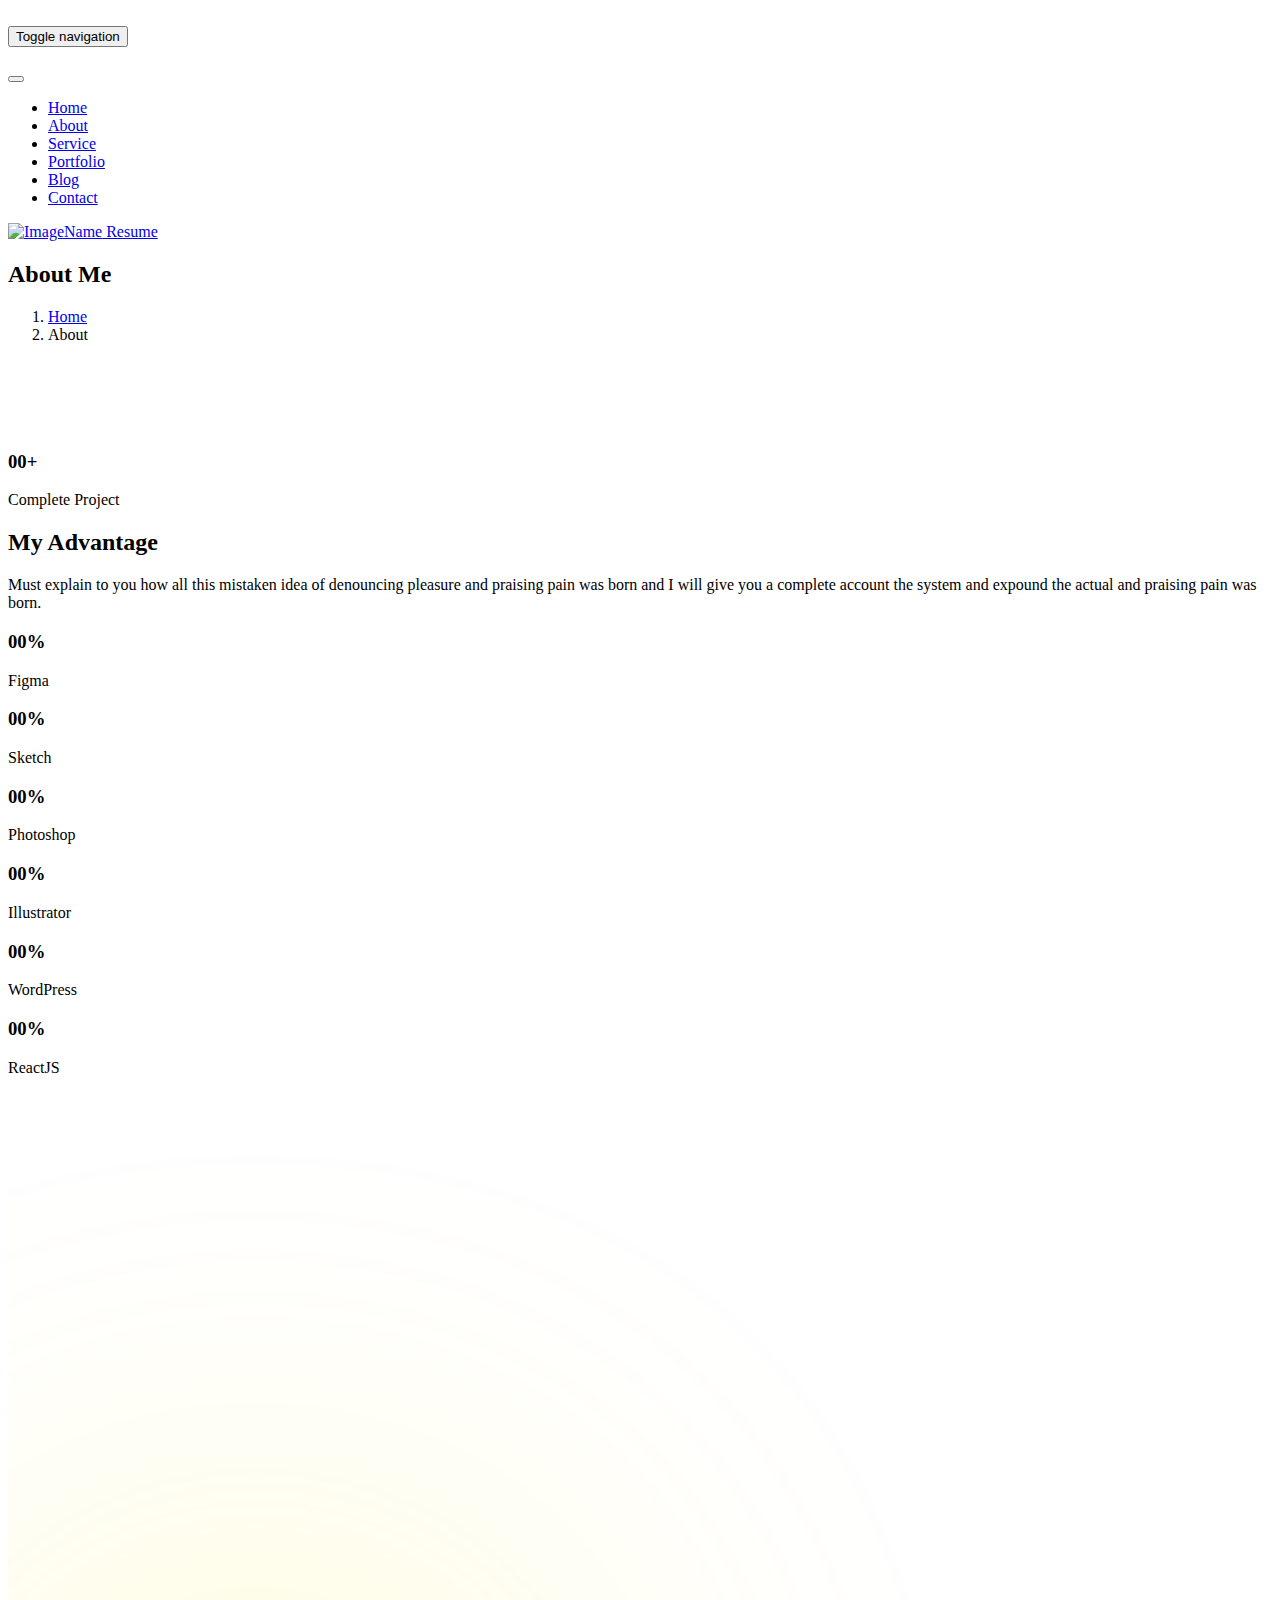
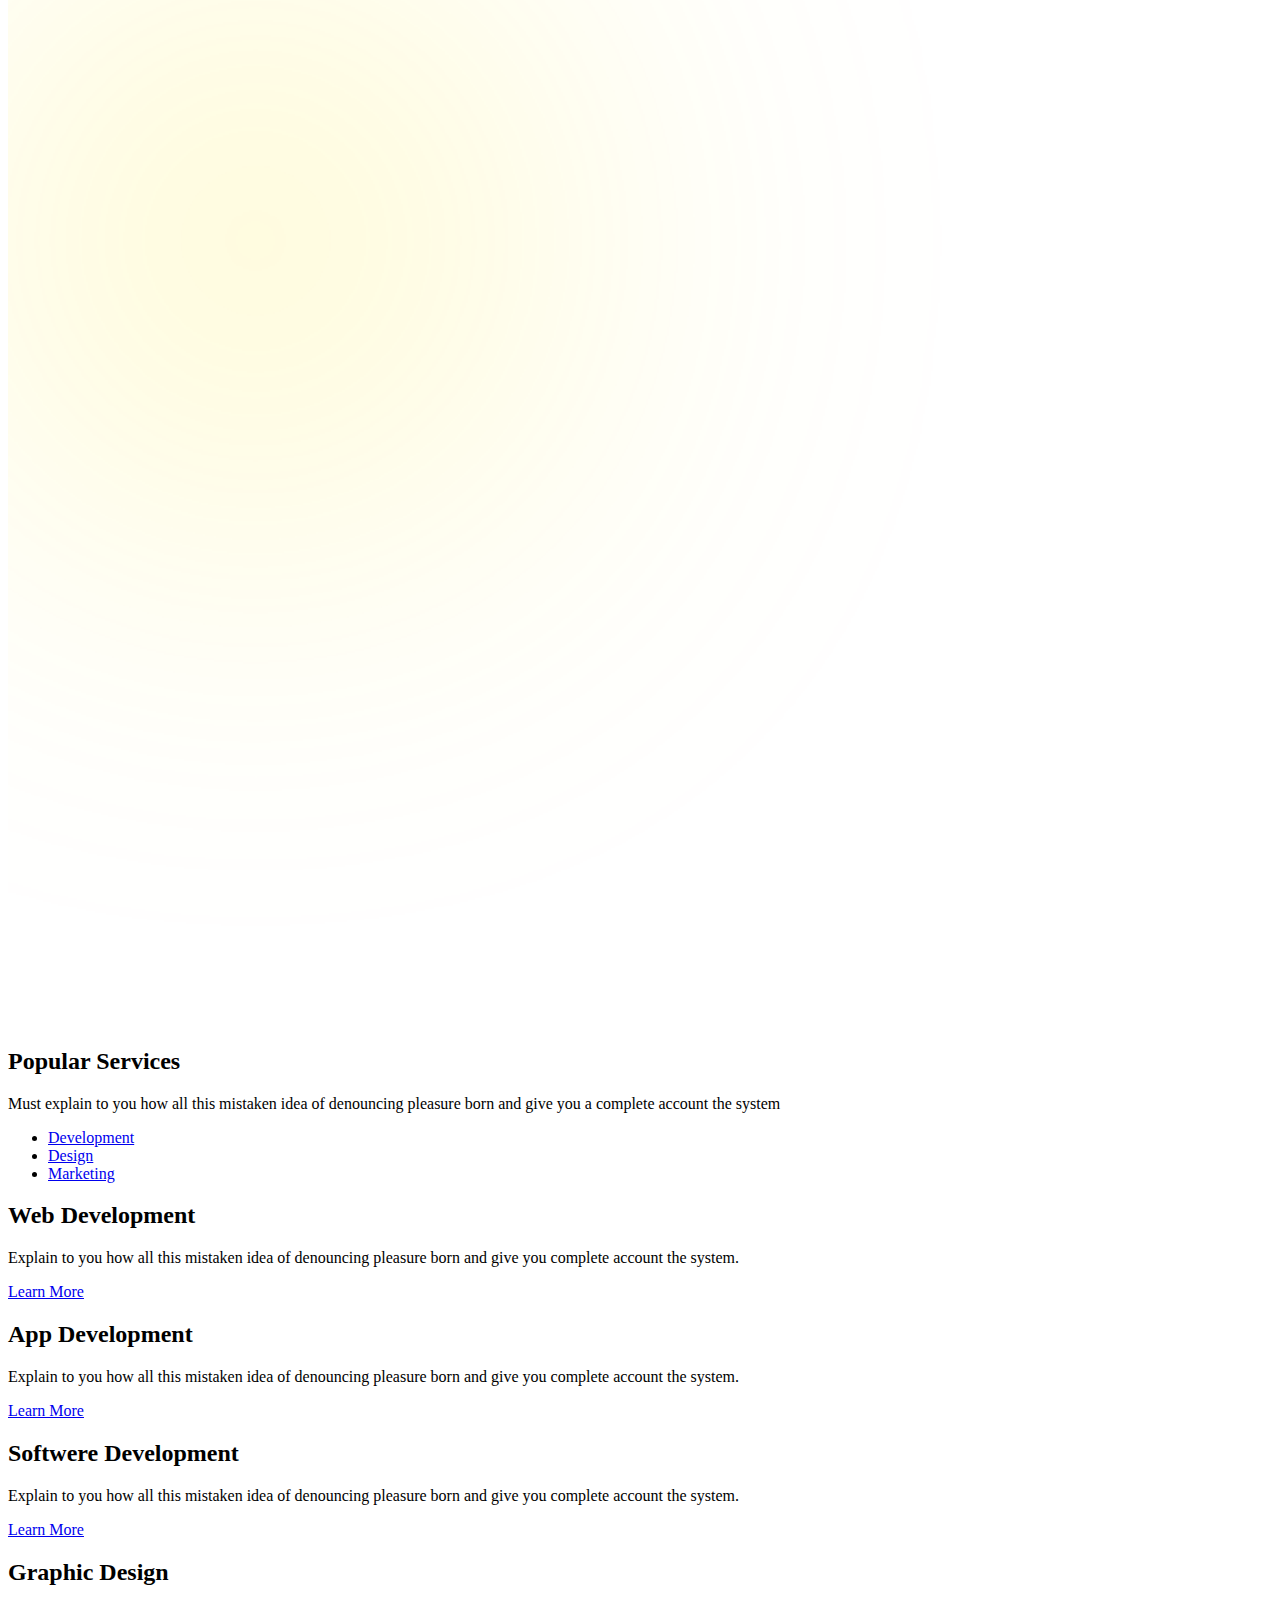
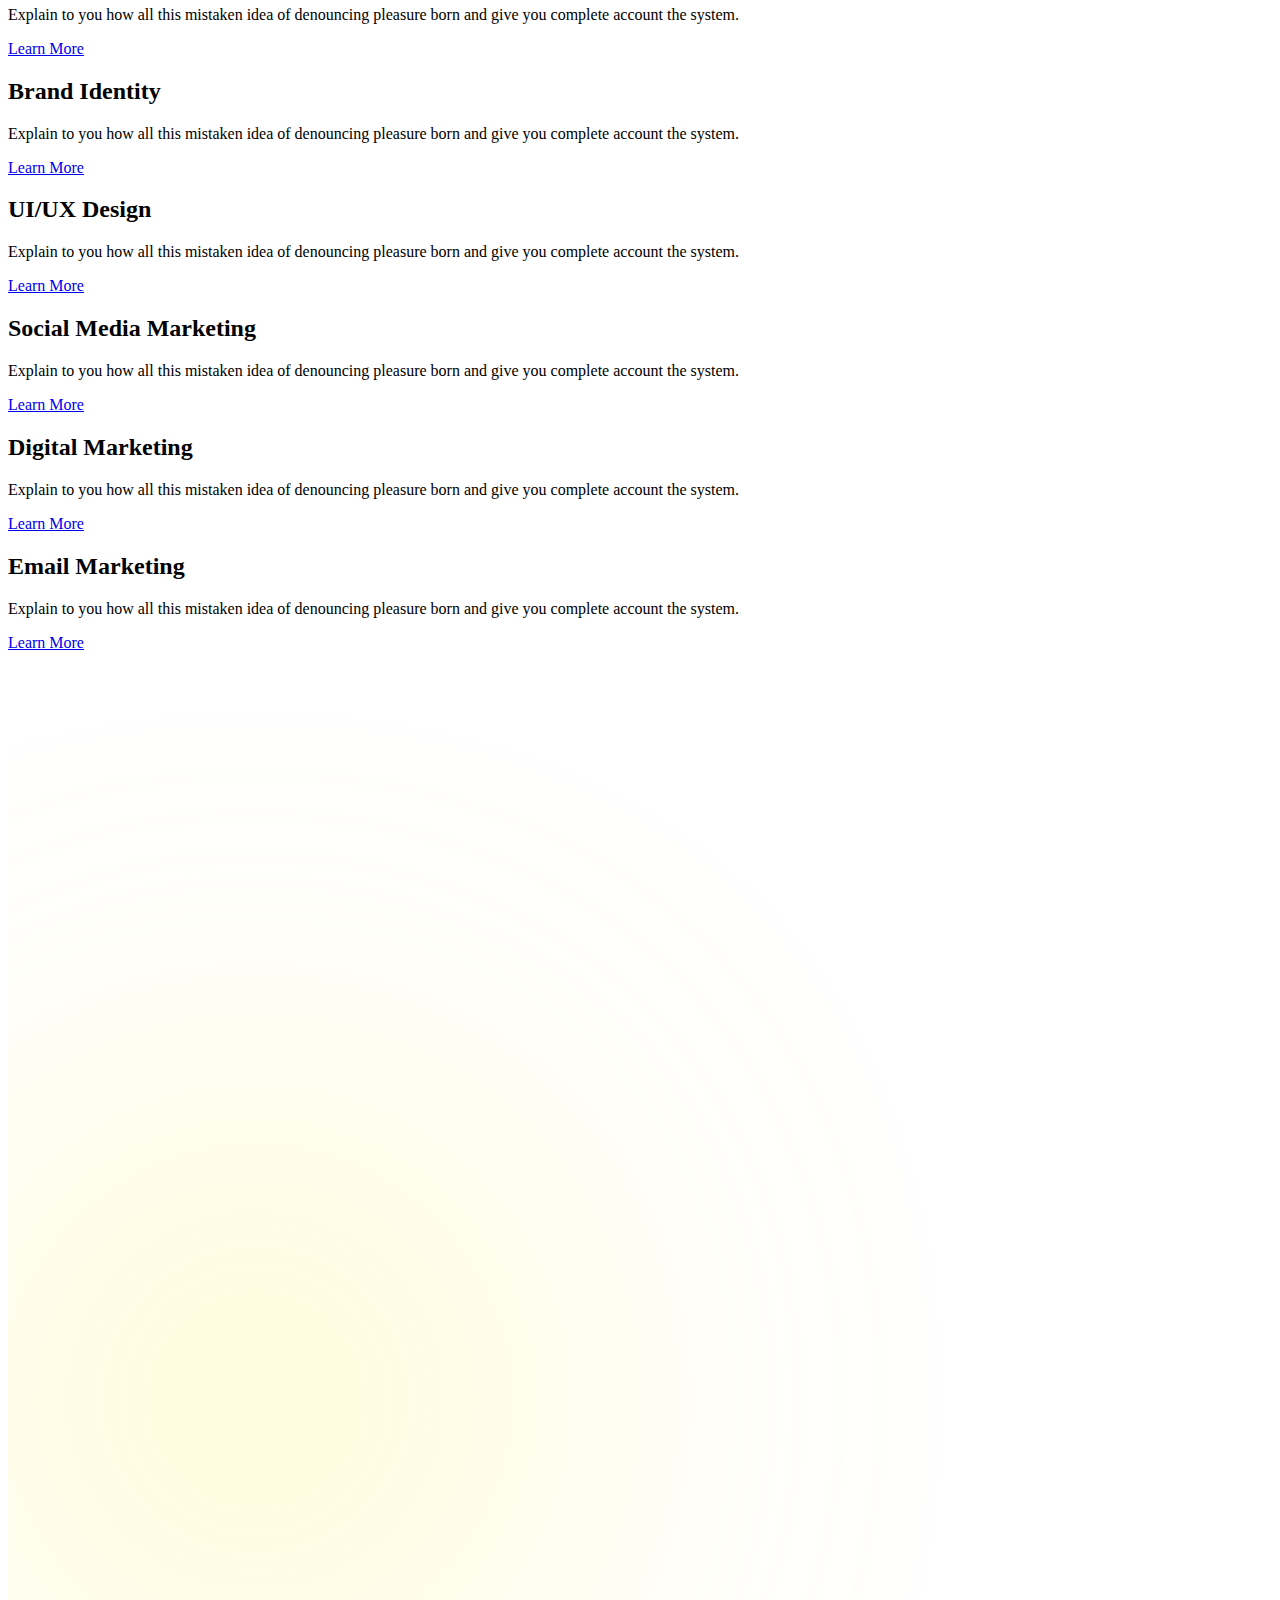
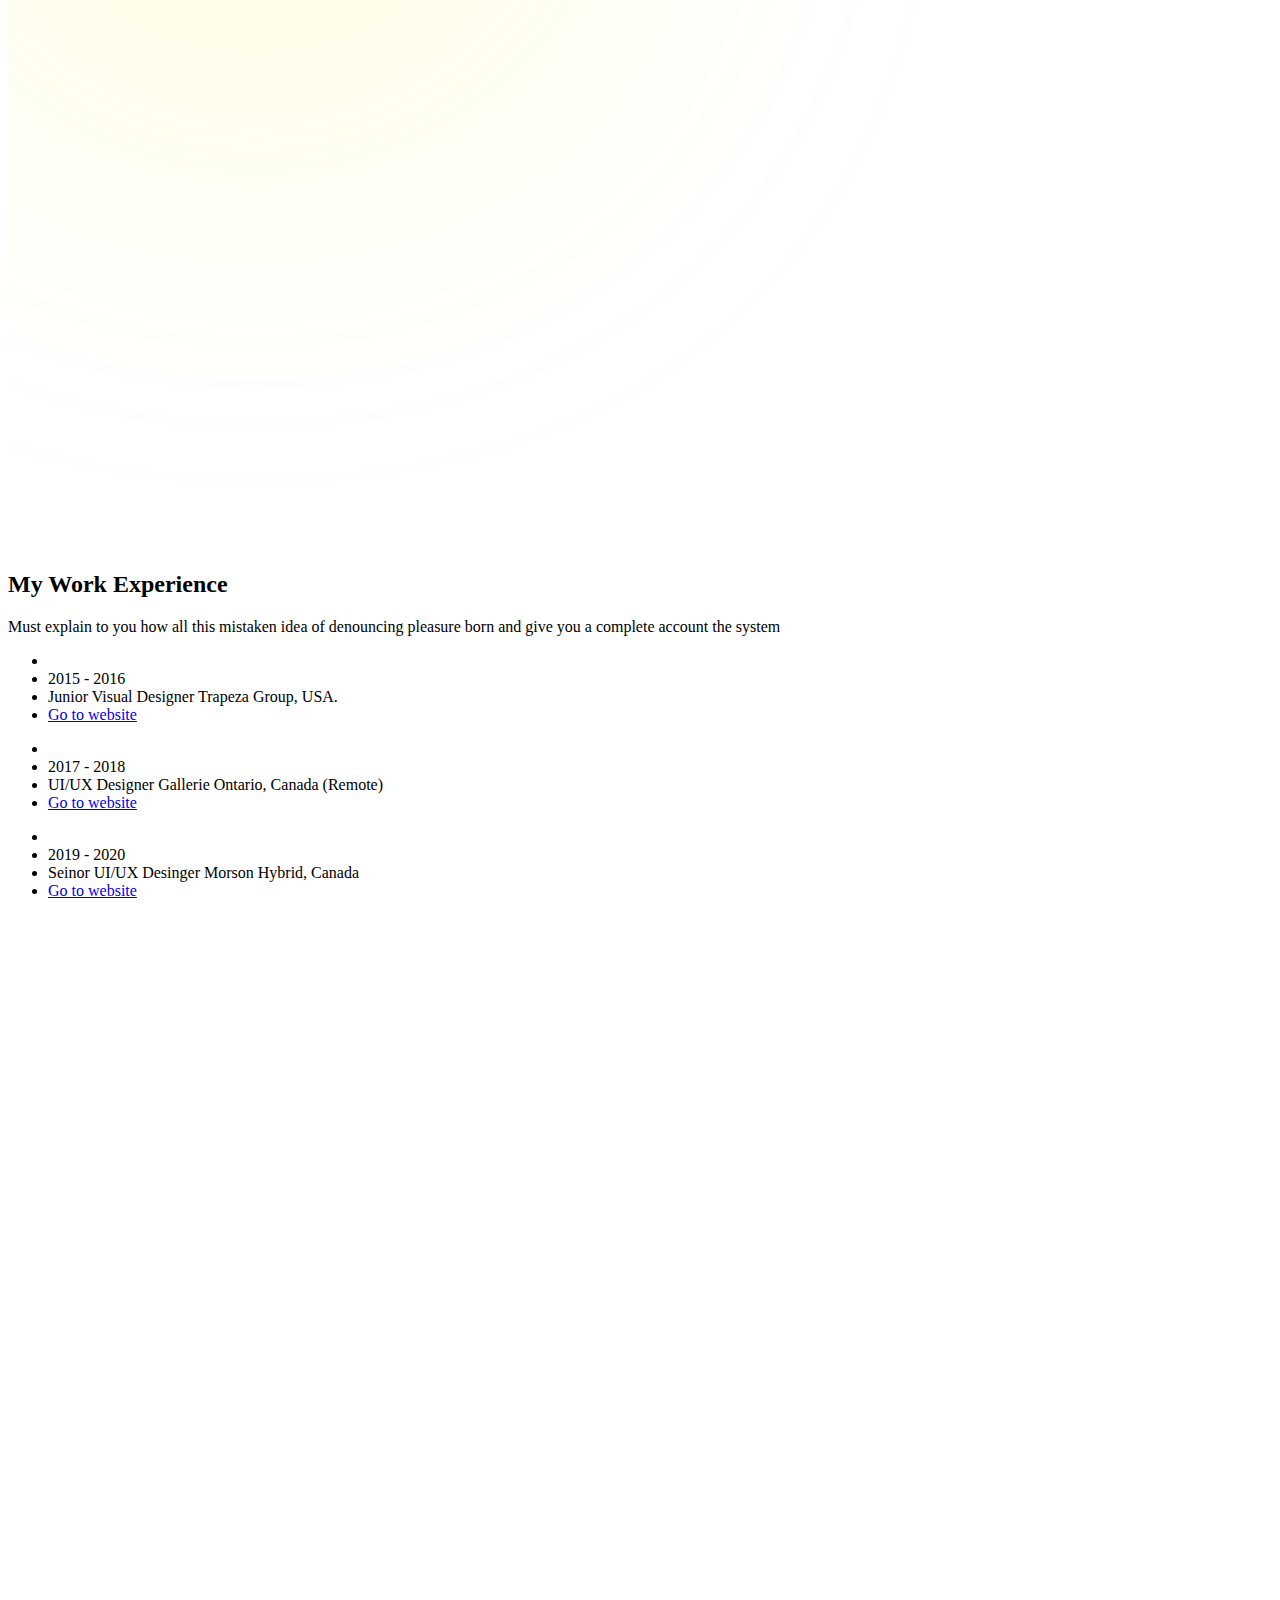
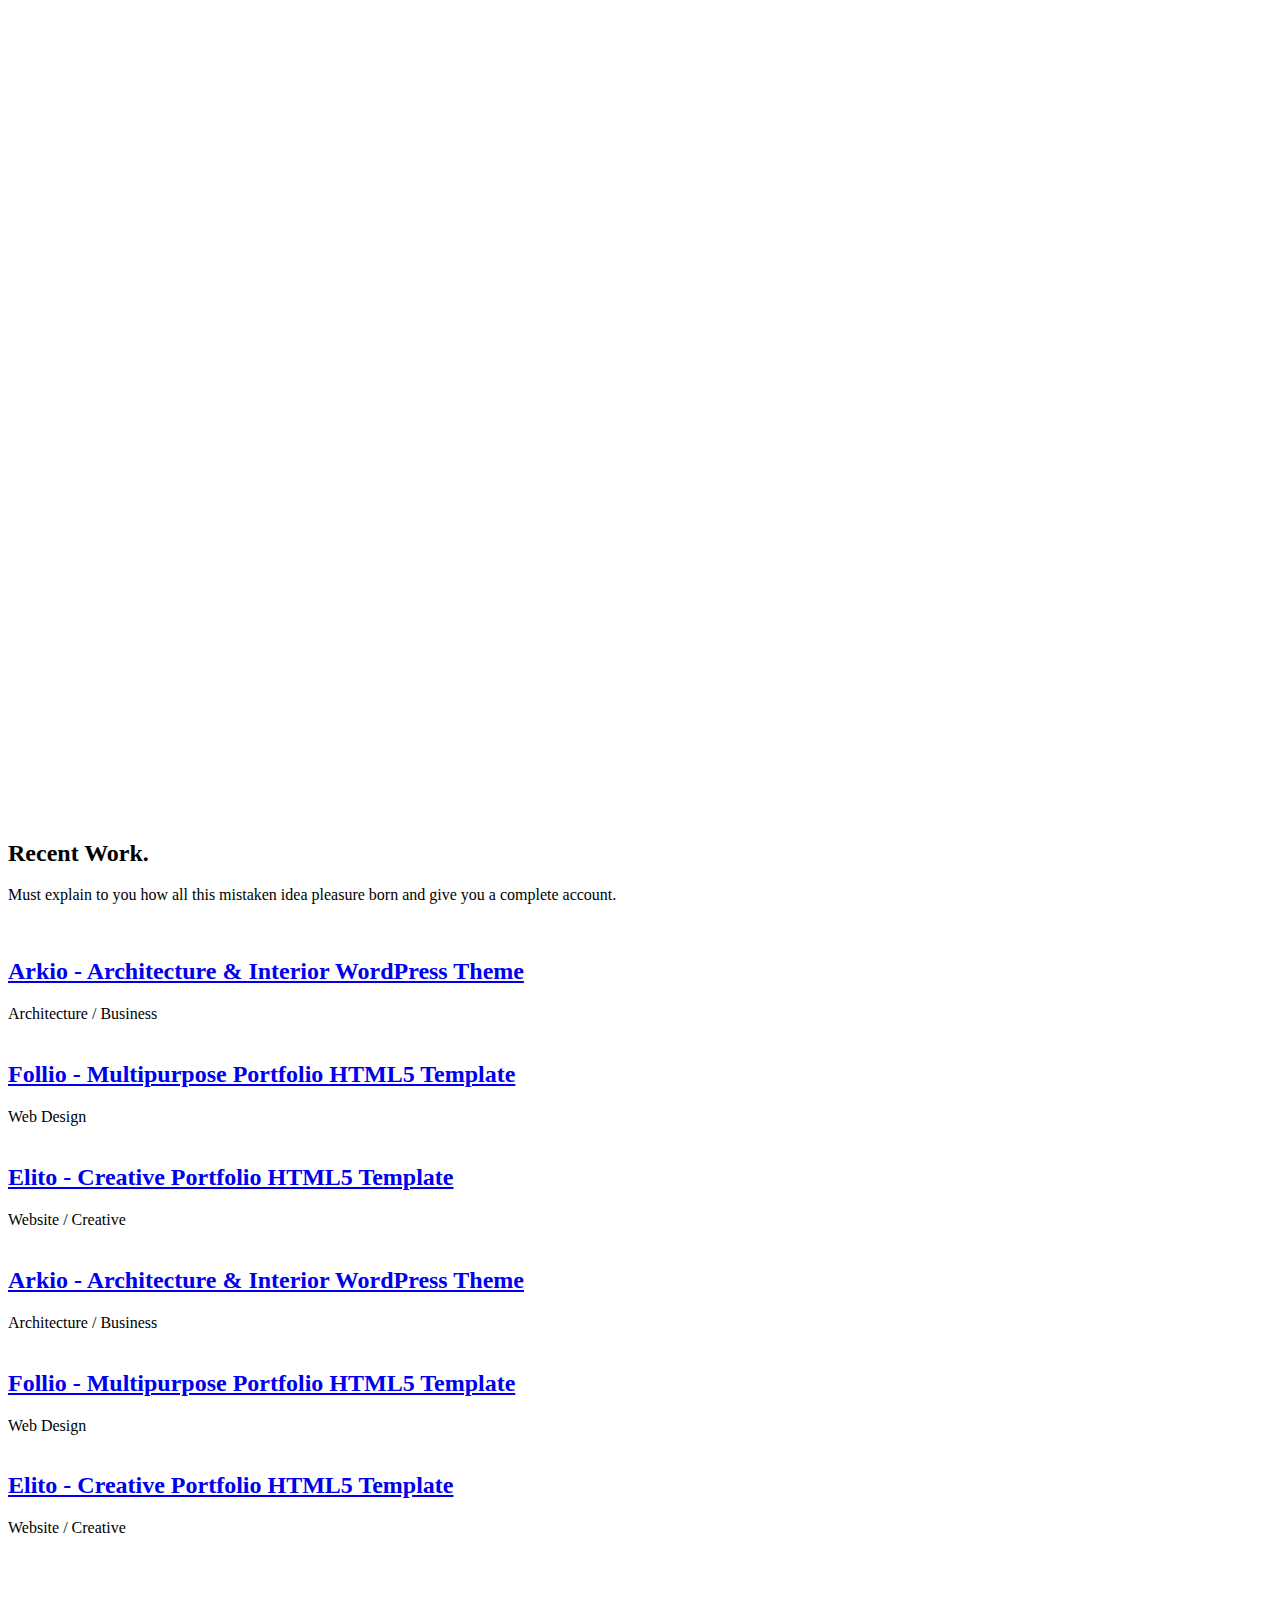
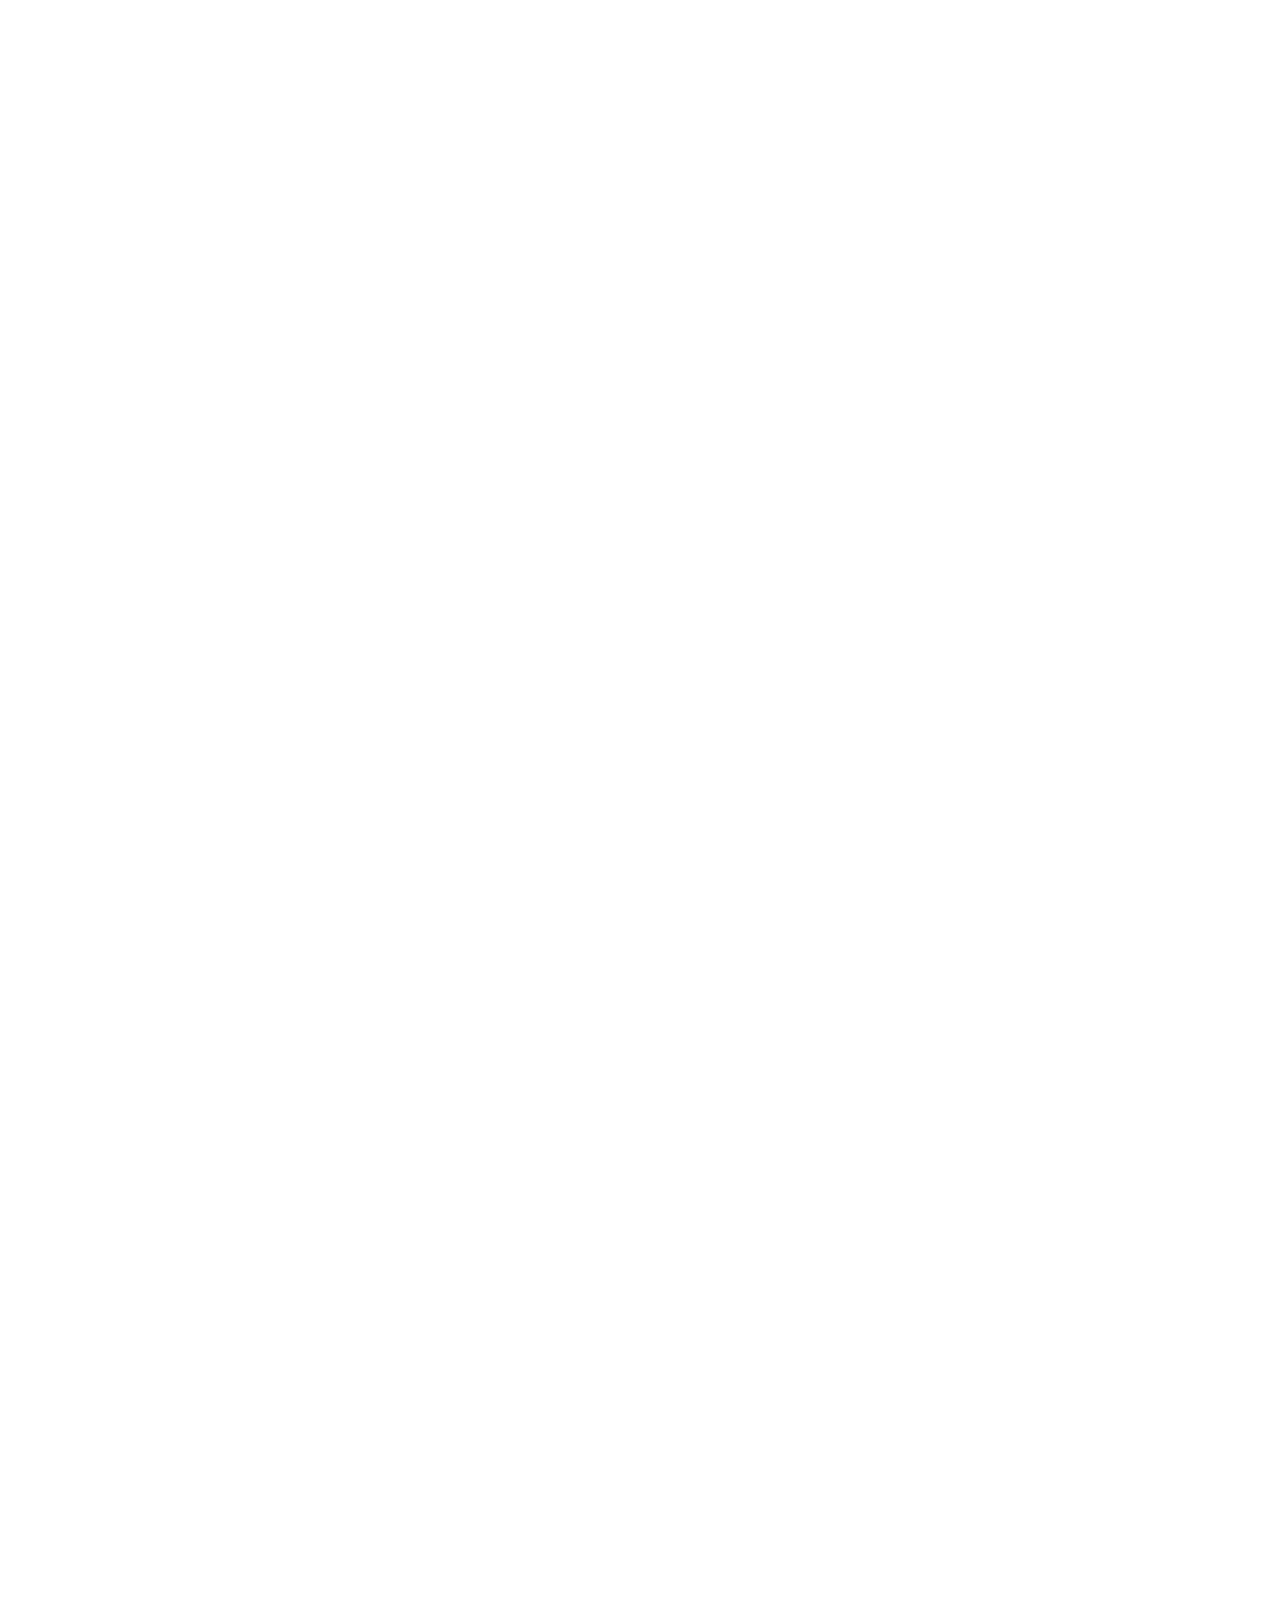
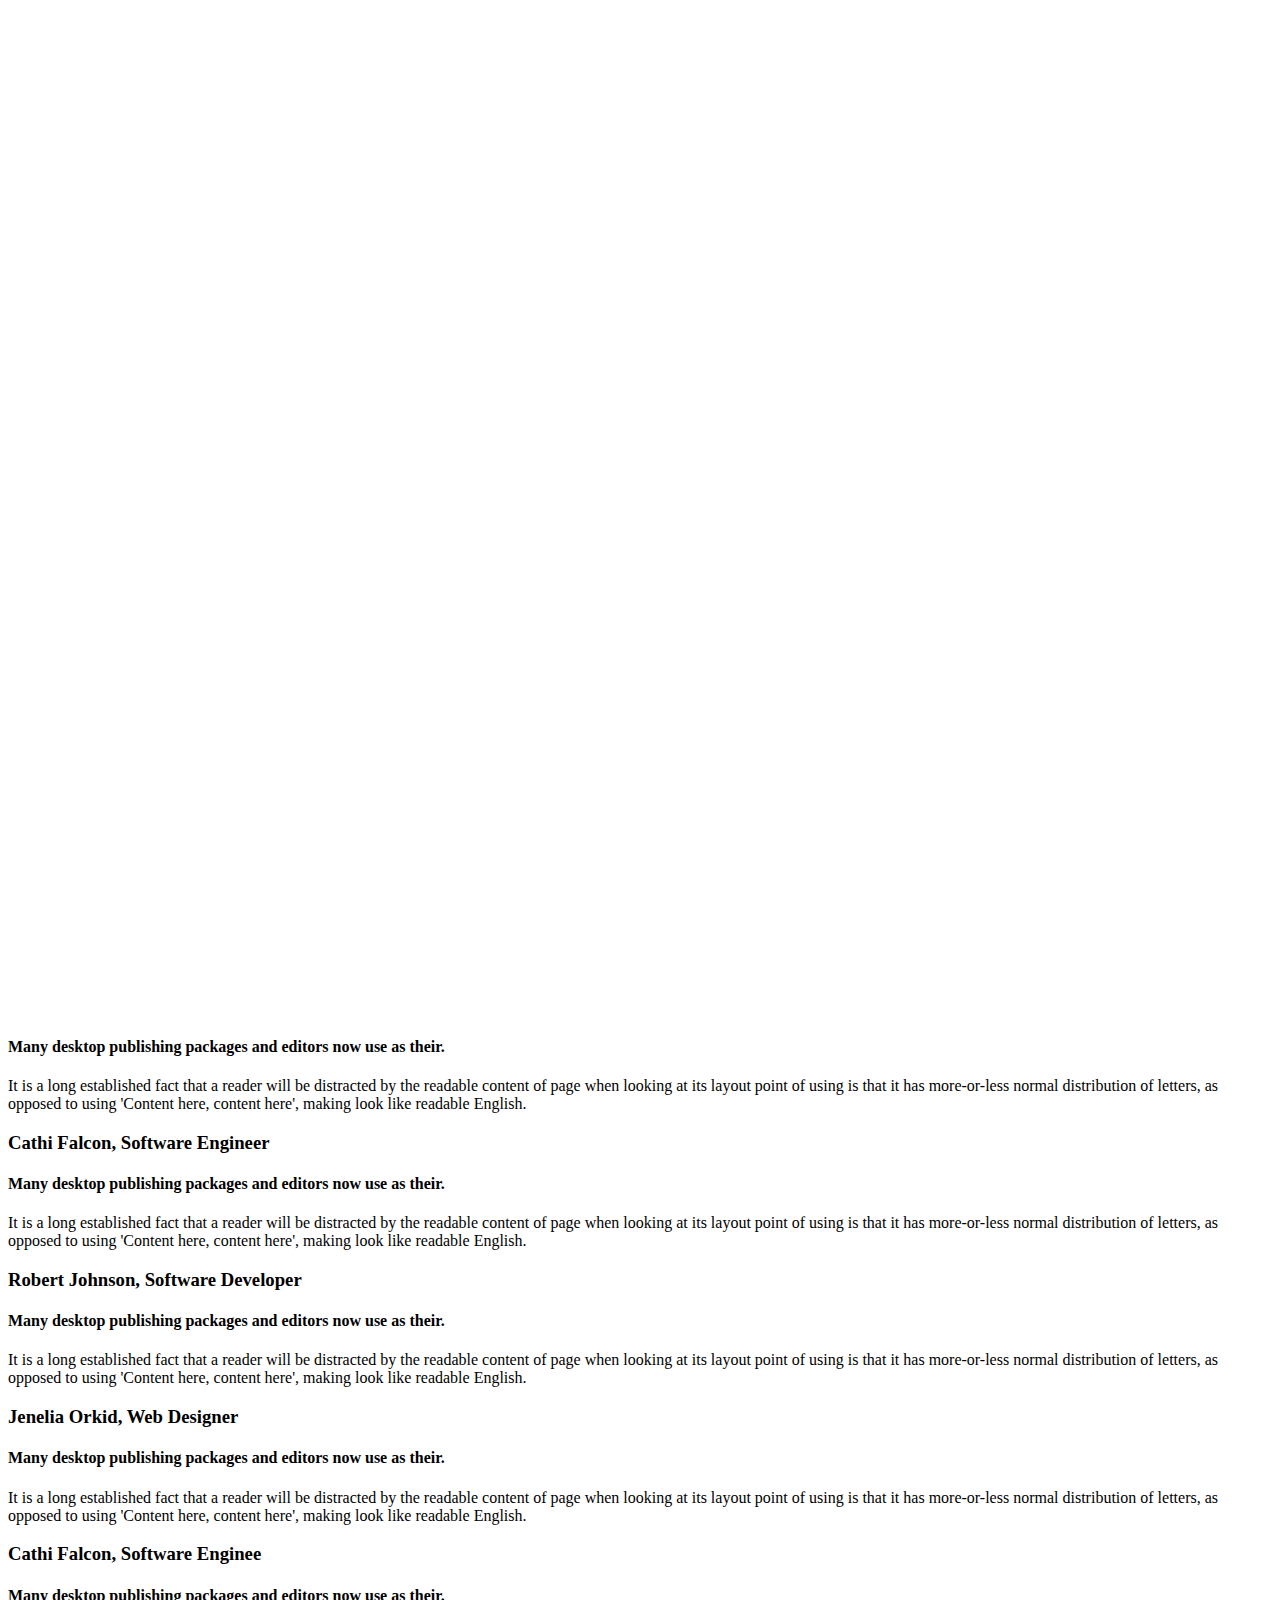
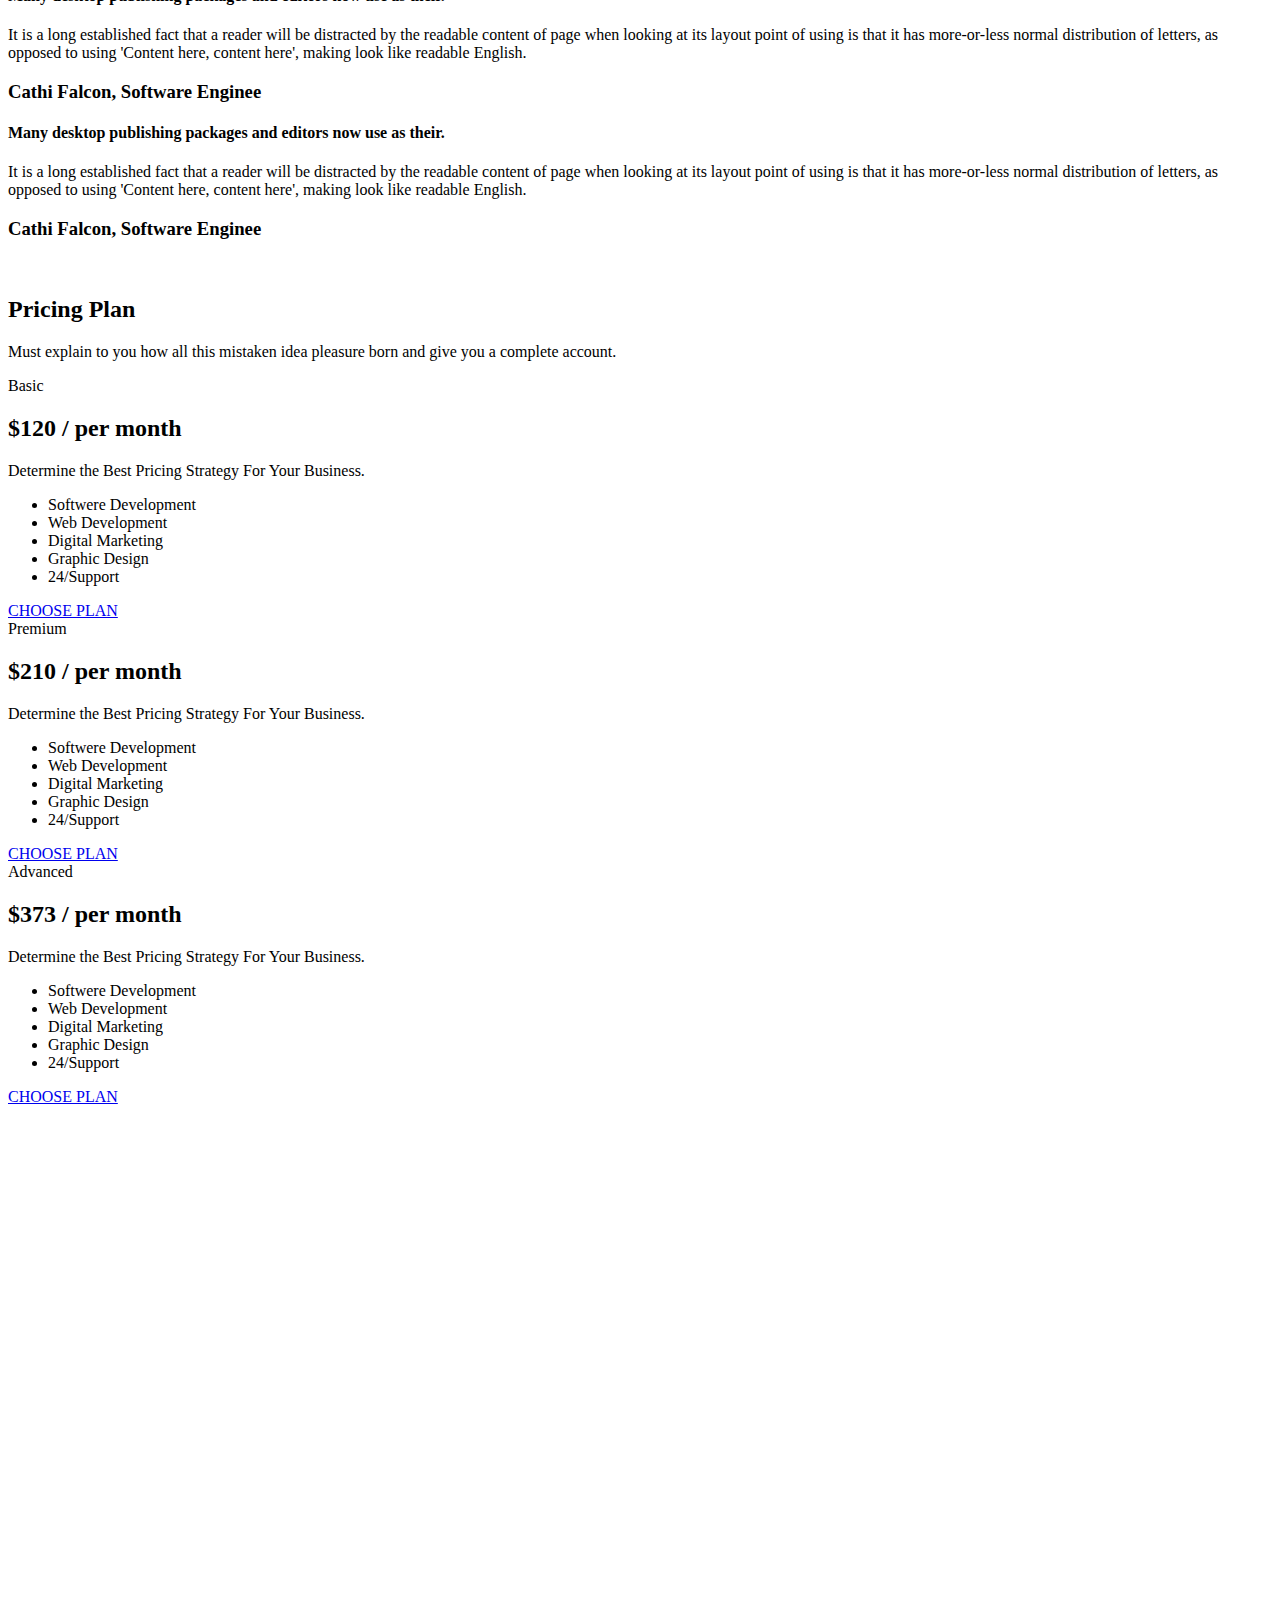
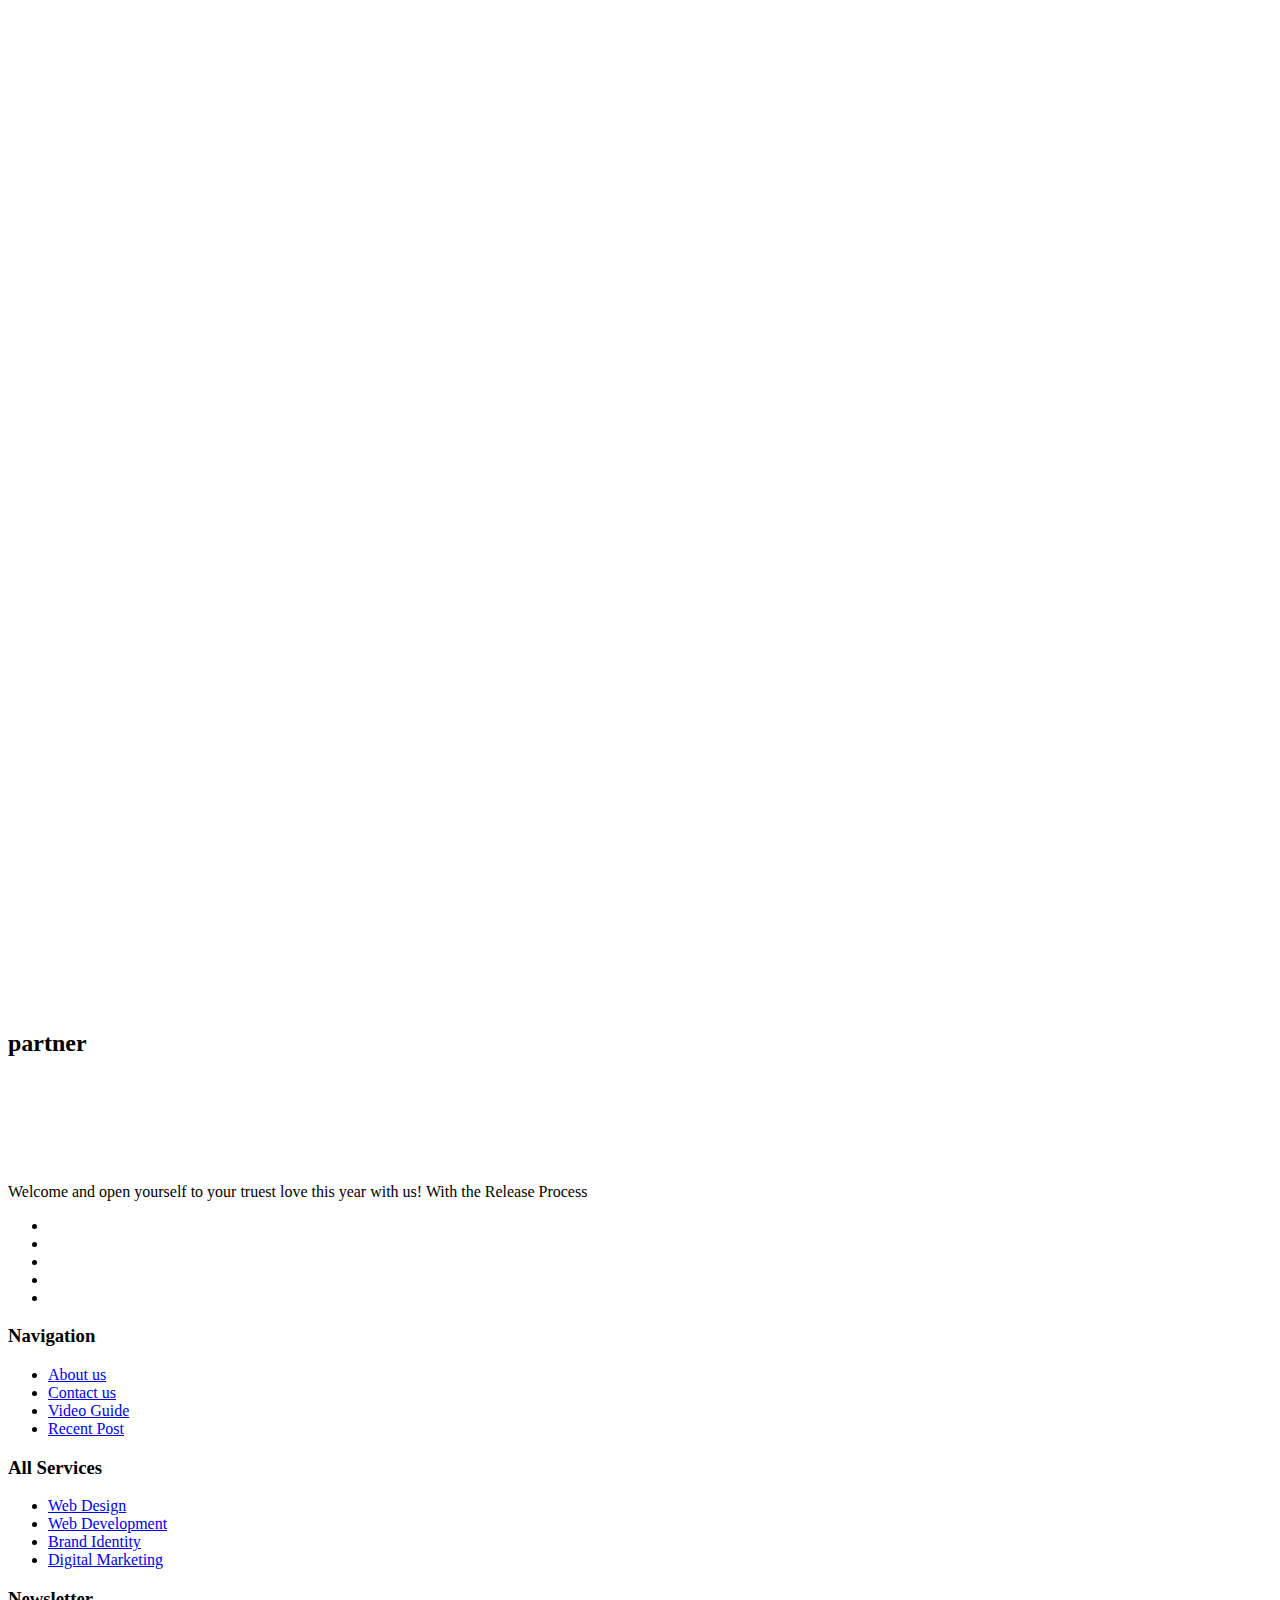
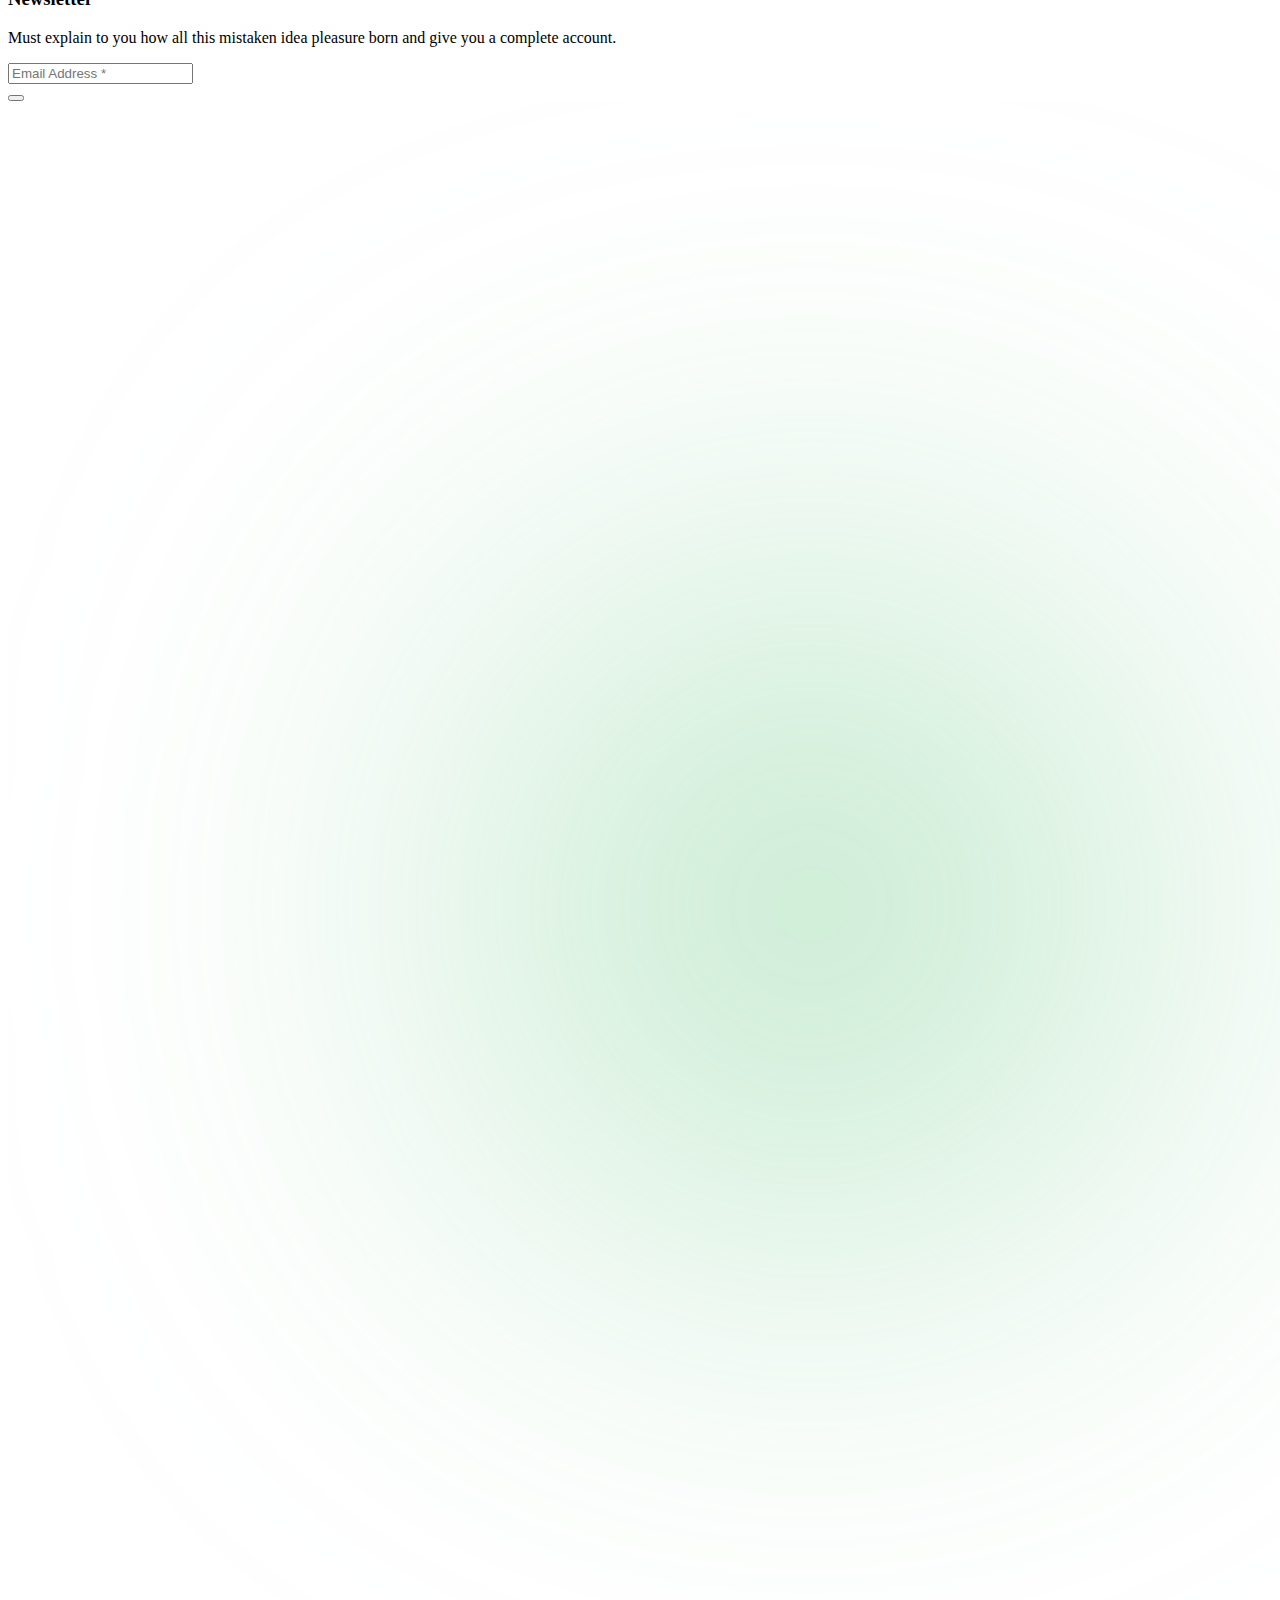
==== about.html @ 339c1603 "Add files via upload" ====
<!DOCTYPE html>
<html lang="en">


<!-- Mirrored from wpocean.com/html/tf/elito-live/about.html by HTTrack Website Copier/3.x [XR&CO'2014], Tue, 09 Aug 2022 11:38:55 GMT -->
<head>
    <meta charset="utf-8">
    <meta http-equiv="X-UA-Compatible" content="IE=edge">
    <meta name="viewport" content="width=device-width, initial-scale=1">
    <meta name="author" content="wpOceans">
    <link rel="shortcut icon" type="image/png" href="assets/images/favicon.png">
    <title> Elito - Creative Portfolio HTML5 Template</title>
    <link href="assets/css/themify-icons.css" rel="stylesheet">
    <link href="assets/css/font-awesome.min.css" rel="stylesheet">
    <link href="assets/css/flaticon.css" rel="stylesheet">
    <link href="assets/css/bootstrap.min.css" rel="stylesheet">
    <link href="assets/css/magnific-popup.css" rel="stylesheet">
    <link href="assets/css/animate.css" rel="stylesheet">
    <link href="assets/css/owl.carousel.css" rel="stylesheet">
    <link href="assets/css/owl.theme.css" rel="stylesheet">
    <link href="assets/css/slick.css" rel="stylesheet">
    <link href="assets/css/slick-theme.css" rel="stylesheet">
    <link href="assets/css/swiper.min.css" rel="stylesheet">
    <link href="assets/css/nice-select.css" rel="stylesheet">
    <link href="assets/css/owl.transitions.css" rel="stylesheet">
    <link href="assets/css/jquery.fancybox.css" rel="stylesheet">
    <link href="assets/css/odometer-theme-default.css" rel="stylesheet">
    <link href="assets/sass/style.css" rel="stylesheet">
</head>

<body>

    <!-- start page-wrapper -->
    <div class="page-wrapper">
        <!-- start preloader -->
        <div class="preloader">
            <div class="vertical-centered-box">
                <div class="content">
                    <div class="loader-circle"></div>
                    <div class="loader-line-mask">
                        <div class="loader-line"></div>
                    </div>
                    <img src="assets/images/preloader.png" alt="">
                </div>
            </div>
        </div>
        <!-- end preloader -->
        <!-- Start header -->
        <header id="header" class="wpo-header-style-2">
            <div class="wpo-site-header">
                <nav class="navigation navbar navbar-expand-lg navbar-light">
                    <div class="container">
                        <div class="row align-items-center">
                            <div class="col-lg-3 col-md-3 col-3 d-lg-none dl-block">
                                <div class="mobail-menu">
                                    <button type="button" class="navbar-toggler open-btn">
                                        <span class="sr-only">Toggle navigation</span>
                                        <span class="icon-bar first-angle"></span>
                                        <span class="icon-bar middle-angle"></span>
                                        <span class="icon-bar last-angle"></span>
                                    </button>
                                </div>
                            </div>
                            <div class="col-lg-2 col-md-6 col-6">
                                <div class="navbar-header">
                                    <a class="navbar-brand site-logo" href="index.html"><img
                                            src="assets/images/logo.png" alt=""></a>
                                </div>
                            </div>
                            <div class="col-lg-8 col-md-1 col-1">
                                <div id="navbar" class="collapse navbar-collapse navigation-holder">
                                    <button class="menu-close"><i class="ti-close"></i></button>
                                    <ul class="nav navbar-nav mb-2 mb-lg-0">
                                        <li>
                                            <a href="index.html">Home</a>
                                        </li>
                                        <li>
                                            <a href="about.html">About</a>
                                        </li>
                                        <li>
                                            <a href="service.html">Service</a>
                                        </li>
                                        <li>
                                            <a href="portfolio.html">Portfolio</a>
                                        </li>
                                        <li>
                                            <a href="blog.html">Blog</a>
                                        </li>
                                        <li>
                                            <a href="contact.html">Contact</a>
                                        </li>
                                    </ul>

                                </div><!-- end of nav-collapse -->
                            </div>
                            <div class="col-lg-2 col-md-2 col-2">
                                <div class="header-right">
                                    <div class="header-btn">
                                        <a class="theme-btn" download="My Cv" href="assets/images/cv.jpg"
                                            title="ImageName">
                                            <img class="hide-img" alt="ImageName" src="assets/images/cv.jpg">
                                            Resume
                                        </a>
                                    </div>
                                </div>
                            </div>
                        </div>
                    </div><!-- end of container -->
                </nav>
            </div>
        </header>
        <!-- end of header -->
        <!-- start wpo-page-title -->
        <section class="wpo-page-title">
            <div class="container">
                <div class="row">
                    <div class="col col-xs-12">
                        <div class="wpo-breadcumb-wrap">
                            <h2>About Me</h2>
                            <ol class="wpo-breadcumb-wrap">
                                <li><a href="index.html">Home</a></li>
                                <li>About</li>
                            </ol>
                        </div>
                    </div>
                </div> <!-- end row -->
            </div> <!-- end container -->
        </section>
        <!-- end page-title -->
        <!-- start of wpo-about-area -->
        <div class="wpo-about-area-s2 section-padding">
            <div class="container">
                <div class="row align-items-center">
                    <div class="col-lg-5 col-md-12 col-sm-12">
                        <div class="wpo-about-img">
                            <img src="assets/images/about2.jpg" alt="">
                            <div class="icon-1 floating-item"><img src="assets/images/icon/photoshop.svg" alt=""></div>
                            <div class="icon-2 floating-item"><img src="assets/images/icon/illustrator.svg" alt="">
                            </div>
                            <div class="icon-3 floating-item"><img src="assets/images/icon/diamond.svg" alt=""></div>
                            <div class="project floating-item">
                                <div class="icon">
                                    <i class="fi flaticon-verified"></i>
                                </div>
                                <div class="p-text">
                                    <h3><span class="odometer" data-count="1500">00</span>+</h3>
                                    <p>Complete Project</p>
                                </div>
                            </div>
                        </div>
                    </div>
                    <div class="col-lg-6 offset-lg-1 col-md-12 col-sm-12">
                        <div class="wpo-about-content">
                            <div class="wpo-about-title">
                                <h2>My Advantage</h2>
                                <p>Must explain to you how all this mistaken idea of denouncing
                                    pleasure and praising pain was born and I will give you a complete account
                                    the system and expound the actual and praising pain was born.</p>
                            </div>
                            <div class="wpo-about-funfact">
                                <div class="grid">
                                    <div class="grid-inner">
                                        <h3><span class="odometer" data-count="98">00</span>%</h3>
                                        <p>Figma</p>
                                    </div>
                                </div>
                                <div class="grid">
                                    <div class="grid-inner">
                                        <h3><span class="odometer" data-count="92">00</span>%</h3>
                                        <p>Sketch</p>
                                    </div>
                                </div>
                                <div class="grid">
                                    <div class="grid-inner">
                                        <h3><span class="odometer" data-count="88">00</span>%</h3>
                                        <p>Photoshop</p>
                                    </div>
                                </div>
                                <div class="grid">
                                    <div class="grid-inner">
                                        <h3><span class="odometer" data-count="72">00</span>%</h3>
                                        <p>Illustrator</p>
                                    </div>
                                </div>
                                <div class="grid">
                                    <div class="grid-inner">
                                        <h3><span class="odometer" data-count="43">00</span>%</h3>
                                        <p>WordPress</p>
                                    </div>
                                </div>
                                <div class="grid">
                                    <div class="grid-inner">
                                        <h3><span class="odometer" data-count="37">00</span>%</h3>
                                        <p>ReactJS</p>
                                    </div>
                                </div>
                            </div>
                        </div>
                    </div>
                </div>
            </div>
            <div class="ab-shape">
                <svg width="995" height="1495" viewBox="0 0 995 1495" fill="none">
                    <g opacity="0.3" filter="url(#filter0_f_39_4267)">
                        <circle cx="247.5" cy="747.5" r="247.5" fill="#FFE500" />
                    </g>
                    <defs>
                        <filter id="filter0_f_39_4267" x="-500" y="0" width="1495" height="1495"
                            filterUnits="userSpaceOnUse" color-interpolation-filters="sRGB">
                            <feFlood flood-opacity="0" result="BackgroundImageFix" />
                            <feBlend mode="normal" in="SourceGraphic" in2="BackgroundImageFix" result="shape" />
                            <feGaussianBlur stdDeviation="250" result="effect1_foregroundBlur_39_4267" />
                        </filter>
                    </defs>
                </svg>
            </div>
            <div class="line-shape-1">
                <img src="assets/images/about/shape1.png" alt="">
            </div>
            <div class="line-shape-2">
                <img src="assets/images/about/shape2.png" alt="">
            </div>
        </div>
        <!-- end of wpo-about-area -->
        <!-- start of wpo-service-area -->
        <div class="wpo-service-area-s2 section-padding">
            <div class="container">
                <div class="row justify-content-center">
                    <div class="col-lg-6 col-12">
                        <div class="wpo-section-title">
                            <h2>Popular Services</h2>
                            <p>Must explain to you how all this mistaken idea of denouncing pleasure
                                born and give you a complete account the system</p>
                        </div>
                    </div>
                </div>
                <div class="wpo-service-wrap">
                    <ul class="nav nav-tabs" id="myTab" role="tablist">
                        <li class="nav-item" role="presentation">
                            <a class="nav-link" id="Development-tab" data-bs-toggle="tab" href="#Development" role="tab"
                                aria-controls="Development" aria-selected="true">Development</a>
                        </li>
                        <li class="nav-item" role="presentation">
                            <a class="nav-link active" id="Design-tab" data-bs-toggle="tab" href="#Design" role="tab"
                                aria-controls="Design" aria-selected="false">Design</a>
                        </li>
                        <li class="nav-item" role="presentation">
                            <a class="nav-link" id="Marketing-tab" data-bs-toggle="tab" href="#Marketing" role="tab"
                                aria-controls="Marketing" aria-selected="false">Marketing</a>
                        </li>
                    </ul>
                    <div class="tab-content">
                        <div role="tabpanel" class="tab-pane" id="Development">
                            <div class="row align-items-center">
                                <div class="col-lg-4 col-md-6 col-12">
                                    <div class="wpo-service-item">
                                        <div class="icon">
                                            <i class="fi flaticon-coding"></i>
                                        </div>
                                        <h2>Web Development</h2>
                                        <p>Explain to you how all this mistaken idea of denouncing pleasure born and
                                            give you complete account the system.</p>
                                        <a href="service-single.html">Learn More</a>
                                    </div>
                                </div>
                                <div class="col-lg-4 col-md-6 col-12">
                                    <div class="wpo-service-item">
                                        <div class="icon">
                                            <i class="fi flaticon-app-development"></i>
                                        </div>
                                        <h2>App Development</h2>
                                        <p>Explain to you how all this mistaken idea of denouncing pleasure born and
                                            give you complete account the system.</p>
                                        <a href="service-single.html">Learn More</a>
                                    </div>
                                </div>
                                <div class="col-lg-4 col-md-6 col-12">
                                    <div class="wpo-service-item">
                                        <div class="icon">
                                            <i class="fi flaticon-smartphone"></i>
                                        </div>
                                        <h2>Softwere Development</h2>
                                        <p>Explain to you how all this mistaken idea of denouncing pleasure born and
                                            give you complete account the system.</p>
                                        <a href="service-single.html">Learn More</a>
                                    </div>
                                </div>
                            </div>
                        </div>
                        <div role="tabpanel" class="tab-pane active" id="Design">
                            <div class="row align-items-center">
                                <div class="col-lg-4 col-md-6 col-12">
                                    <div class="wpo-service-item">
                                        <div class="icon">
                                            <i class="fi flaticon-vector"></i>
                                        </div>
                                        <h2>Graphic Design</h2>
                                        <p>Explain to you how all this mistaken idea of denouncing pleasure born and
                                            give you complete account the system.</p>
                                        <a href="service-single.html">Learn More</a>
                                    </div>
                                </div>
                                <div class="col-lg-4 col-md-6 col-12">
                                    <div class="wpo-service-item">
                                        <div class="icon">
                                            <i class="fi flaticon-palette"></i>
                                        </div>
                                        <h2>Brand Identity</h2>
                                        <p>Explain to you how all this mistaken idea of denouncing pleasure born and
                                            give you complete account the system.</p>
                                        <a href="service-single.html">Learn More</a>
                                    </div>
                                </div>
                                <div class="col-lg-4 col-md-6 col-12">
                                    <div class="wpo-service-item">
                                        <div class="icon">
                                            <i class="fi flaticon-add"></i>
                                        </div>
                                        <h2>UI/UX Design</h2>
                                        <p>Explain to you how all this mistaken idea of denouncing pleasure born and
                                            give you complete account the system.</p>
                                        <a href="service-single.html">Learn More</a>
                                    </div>
                                </div>
                            </div>
                        </div>
                        <div role="tabpanel" class="tab-pane" id="Marketing">
                            <div class="row align-items-center">
                                <div class="col-lg-4 col-md-6 col-12">
                                    <div class="wpo-service-item">
                                        <div class="icon">
                                            <i class="fi flaticon-social-media"></i>
                                        </div>
                                        <h2>Social Media Marketing</h2>
                                        <p>Explain to you how all this mistaken idea of denouncing pleasure born and
                                            give you complete account the system.</p>
                                        <a href="service-single.html">Learn More</a>
                                    </div>
                                </div>
                                <div class="col-lg-4 col-md-6 col-12">
                                    <div class="wpo-service-item">
                                        <div class="icon">
                                            <i class="fi flaticon-promotion"></i>
                                        </div>
                                        <h2>Digital Marketing</h2>
                                        <p>Explain to you how all this mistaken idea of denouncing pleasure born and
                                            give you complete account the system.</p>
                                        <a href="service-single.html">Learn More</a>
                                    </div>
                                </div>
                                <div class="col-lg-4 col-md-6 col-12">
                                    <div class="wpo-service-item">
                                        <div class="icon">
                                            <i class="fi flaticon-email-marketing"></i>
                                        </div>
                                        <h2>Email Marketing</h2>
                                        <p>Explain to you how all this mistaken idea of denouncing pleasure born and
                                            give you complete account the system.</p>
                                        <a href="service-single.html">Learn More</a>
                                    </div>
                                </div>
                            </div>
                        </div>
                    </div>
                </div>
            </div>
            <div class="ab-shape">
                <svg width="995" height="1495" viewBox="0 0 995 1495" fill="none">
                    <g opacity="0.3" filter="url(#filter0_f_39_4268)">
                        <circle cx="247.5" cy="747.5" r="247.5" fill="#FFE500" />
                    </g>
                    <defs>
                        <filter id="filter0_f_39_4268" x="-500" y="0" width="1495" height="1495"
                            filterUnits="userSpaceOnUse" color-interpolation-filters="sRGB">
                            <feFlood flood-opacity="0" result="BackgroundImageFix" />
                            <feBlend mode="normal" in="SourceGraphic" in2="BackgroundImageFix" result="shape" />
                            <feGaussianBlur stdDeviation="250" result="effect1_foregroundBlur_39_4267" />
                        </filter>
                    </defs>
                </svg>
            </div>
        </div>
        <!-- end of wpo-service-area -->

        <!-- start of wpo-work-area -->
        <div class="wpo-work-area-s2 section-padding">
            <div class="container">
                <div class="row justify-content-center">
                    <div class="col-lg-6 col-12">
                        <div class="wpo-section-title">
                            <h2>My Work Experience</h2>
                            <p>Must explain to you how all this mistaken idea of denouncing pleasure
                                born and give you a complete account the system</p>
                        </div>
                    </div>
                </div>
                <div class="wpo-work-wrap">
                    <div class="row">
                        <div class="col-lg-4 col-md-6 col-12">
                            <div class="wpo-work-item">
                                <ul>
                                    <li class="logo"><img src="assets/images/work/1.png" alt=""></li>
                                    <li class="date">2015 - 2016</li>
                                    <li class="position">Junior Visual Designer <span>Trapeza Group, USA.</span></li>
                                    <li class="link"><a href="#">Go to website</a></li>
                                </ul>
                            </div>
                        </div>
                        <div class="col-lg-4 col-md-6 col-12">
                            <div class="wpo-work-item">
                                <ul>
                                    <li class="logo"><img src="assets/images/work/2.png" alt=""></li>
                                    <li class="date">2017 - 2018</li>
                                    <li class="position">UI/UX Designer <span>Gallerie Ontario, Canada
                                            <span>(Remote)</span></span></li>
                                    <li class="link"><a href="#">Go to website</a></li>
                                </ul>
                            </div>
                        </div>
                        <div class="col-lg-4 col-md-6 col-12">
                            <div class="wpo-work-item">
                                <ul>
                                    <li class="logo"><img src="assets/images/work/3.png" alt=""></li>
                                    <li class="date">2019 - 2020</li>
                                    <li class="position">Seinor UI/UX Desinger <span>Morson Hybrid, Canada</span></li>
                                    <li class="link"><a href="#">Go to website</a></li>
                                </ul>
                            </div>
                        </div>
                    </div>
                </div>
            </div>
            <div class="shape-wk">
                <svg width="1500" height="1500" viewBox="0 0 1500 1500" fill="none">
                    <g opacity="0.45" filter="url(#filter0_f_39_4212)">
                        <circle cx="750" cy="750" r="200" />
                    </g>
                    <defs>
                        <filter id="filter0_f_39_4212" x="0" y="0" width="1500" height="1500"
                            filterUnits="userSpaceOnUse" color-interpolation-filters="sRGB">
                            <feFlood flood-opacity="0" result="BackgroundImageFix" />
                            <feBlend mode="normal" in="SourceGraphic" in2="BackgroundImageFix" result="shape" />
                            <feGaussianBlur stdDeviation="275" result="effect1_foregroundBlur_39_4212" />
                        </filter>
                    </defs>
                </svg>
            </div>
        </div>
        <!-- end of wpo-work-area -->

        <!-- start of wpo-project-area -->
        <div class="wpo-project-area section-padding">
            <div class="container">
                <div class="wpo-section-title-s2">
                    <div class="row align-items-center">
                        <div class="col-lg-4 col-12">
                            <div class="title">
                                <h2>Recent Work.</h2>
                                <p>Must explain to you how all this mistaken idea pleasure
                                    born and give you a complete account.</p>
                            </div>
                        </div>
                        <div class="col-lg-6 offset-lg-2">
                            <div class="sec-title-icon">
                                <i class="fi flaticon-self-growth"></i>
                            </div>
                        </div>
                    </div>
                </div>
                <div class="wpo-project-wrap wpo-project-slide owl-carousel">
                    <div class="wpo-project-item">
                        <div class="wpo-project-img">
                            <img src="assets/images/project/img-1.jpg" alt="">
                        </div>
                        <div class="wpo-project-text">
                            <h2><a href="portfolio-single.html">Arkio - Architecture & Interior WordPress Theme</a></h2>
                            <span>Architecture / Business</span>
                        </div>
                    </div>
                    <div class="wpo-project-item">
                        <div class="wpo-project-img">
                            <img src="assets/images/project/img-2.jpg" alt="">
                        </div>
                        <div class="wpo-project-text">
                            <h2><a href="portfolio-single.html">Follio - Multipurpose Portfolio HTML5 Template</a></h2>
                            <span>Web Design</span>
                        </div>
                    </div>
                    <div class="wpo-project-item">
                        <div class="wpo-project-img">
                            <img src="assets/images/project/img-3.jpg" alt="">
                        </div>
                        <div class="wpo-project-text">
                            <h2><a href="portfolio-single.html">Elito - Creative Portfolio HTML5 Template</a></h2>
                            <span>Website / Creative</span>
                        </div>
                    </div>
                    <div class="wpo-project-item">
                        <div class="wpo-project-img">
                            <img src="assets/images/project/img-1.jpg" alt="">
                        </div>
                        <div class="wpo-project-text">
                            <h2><a href="portfolio-single.html">Arkio - Architecture & Interior WordPress Theme</a></h2>
                            <span>Architecture / Business</span>
                        </div>
                    </div>
                    <div class="wpo-project-item">
                        <div class="wpo-project-img">
                            <img src="assets/images/project/img-2.jpg" alt="">
                        </div>
                        <div class="wpo-project-text">
                            <h2><a href="portfolio-single.html">Follio - Multipurpose Portfolio HTML5 Template</a></h2>
                            <span>Web Design</span>
                        </div>
                    </div>
                    <div class="wpo-project-item">
                        <div class="wpo-project-img">
                            <img src="assets/images/project/img-3.jpg" alt="">
                        </div>
                        <div class="wpo-project-text">
                            <h2><a href="portfolio-single.html">Elito - Creative Portfolio HTML5 Template</a></h2>
                            <span>Website / Creative</span>
                        </div>
                    </div>
                </div>
            </div>
            <div class="shape-p">
                <svg width="1325" height="1687" viewBox="0 0 1325 1687" fill="none">
                    <g filter="url(#filter0_f_39_4166)">
                        <circle cx="481.5" cy="843.5" r="343.5" fill-opacity="0.27" />
                    </g>
                    <defs>
                        <filter id="filter0_f_39_4166" x="-362" y="0" width="1687" height="1687"
                            filterUnits="userSpaceOnUse" color-interpolation-filters="sRGB">
                            <feFlood flood-opacity="0" result="BackgroundImageFix" />
                            <feBlend mode="normal" in="SourceGraphic" in2="BackgroundImageFix" result="shape" />
                            <feGaussianBlur stdDeviation="250" result="effect1_foregroundBlur_39_4166" />
                        </filter>
                    </defs>
                </svg>
            </div>
            <div class="line-shape-1">
                <img src="assets/images/project/line-1.png" alt="">
            </div>
            <div class="line-shape-2">
                <img src="assets/images/project/line-2.png" alt="">
            </div>
        </div>
        <!-- end of wpo-project-area -->

        <!--Start wpo-testimonial-section-->
        <section class="wpo-testimonial-section section-padding">
            <div class="container">
                <div class="wpo-testimonial-wrap">
                    <div class="row align-items-center">
                        <div class="col-lg-6 col-12">
                            <div class="testimonial-left">
                                <div class="testimonial-left-inner">
                                    <div class="slider-for">
                                        <div class="testimonial-img">
                                            <img src="assets/images/testimonial/img-1.jpg" alt="">
                                        </div>
                                        <div class="testimonial-img">
                                            <img src="assets/images/testimonial/img-2.jpg" alt="">
                                        </div>
                                        <div class="testimonial-img">
                                            <img src="assets/images/testimonial/img-3.jpg" alt="">
                                        </div>
                                        <div class="testimonial-img">
                                            <img src="assets/images/testimonial/img-4.jpg" alt="">
                                        </div>
                                        <div class="testimonial-img">
                                            <img src="assets/images/testimonial/img-5.jpg" alt="">
                                        </div>
                                        <div class="testimonial-img">
                                            <img src="assets/images/testimonial/img-6.jpg" alt="">
                                        </div>
                                    </div>
                                    <div class="side-img-1"><img src="assets/images/testimonial/img-2.jpg" alt=""></div>
                                    <div class="side-img-2"><img src="assets/images/testimonial/img-3.jpg" alt=""></div>
                                    <div class="side-img-3"><img src="assets/images/testimonial/img-4.jpg" alt=""></div>
                                    <div class="side-img-4"><img src="assets/images/testimonial/img-5.jpg" alt=""></div>
                                    <div class="side-img-5"><img src="assets/images/testimonial/img-6.jpg" alt=""></div>
                                    <div class="border-s1"></div>
                                    <div class="border-s2"></div>
                                    <div class="border-s3"></div>
                                </div>
                                <div class="shape-t">
                                    <svg width="750" height="750" viewBox="0 0 750 750" fill="none">
                                        <g filter="url(#filter0_f_39_4154)">
                                            <circle r="125" transform="matrix(-1 0 0 1 375 375)" fill-opacity="0.4" />
                                        </g>
                                        <defs>
                                            <filter id="filter0_f_39_4154" x="0" y="0" width="750" height="750"
                                                filterUnits="userSpaceOnUse" color-interpolation-filters="sRGB">
                                                <feFlood flood-opacity="0" result="BackgroundImageFix" />
                                                <feBlend mode="normal" in="SourceGraphic" in2="BackgroundImageFix"
                                                    result="shape" />
                                                <feGaussianBlur stdDeviation="125"
                                                    result="effect1_foregroundBlur_39_4154" />
                                            </filter>
                                        </defs>
                                    </svg>
                                </div>
                            </div>
                        </div>
                        <div class="col-lg-6 col-12">
                            <div class="wpo-testimonial-items">
                                <div class="slider-nav">
                                    <div class="wpo-testimonial-item">
                                        <div class="wpo-testimonial-text">
                                            <h4>Many desktop publishing packages and editors now use as their.</h4>
                                            <p>It is a long established fact that a reader will be distracted by the
                                                readable
                                                content of page when looking at its layout point of using is that it has
                                                more-or-less
                                                normal distribution of letters, as opposed to using 'Content here,
                                                content here',
                                                making look like readable English.</p>
                                            <div class="wpo-testimonial-text-btm">
                                                <h3>Cathi Falcon, <span>Software Engineer</span></h3>
                                            </div>
                                        </div>
                                    </div>
                                    <div class="wpo-testimonial-item">
                                        <div class="wpo-testimonial-text">
                                            <h4>Many desktop publishing packages and editors now use as their.</h4>
                                            <p>It is a long established fact that a reader will be distracted by the
                                                readable
                                                content of page when looking at its layout point of using is that it has
                                                more-or-less
                                                normal distribution of letters, as opposed to using 'Content here,
                                                content here',
                                                making look like readable English.</p>
                                            <div class="wpo-testimonial-text-btm">
                                                <h3>Robert Johnson, <span>Software Developer</span></h3>
                                            </div>
                                        </div>
                                    </div>
                                    <div class="wpo-testimonial-item">
                                        <div class="wpo-testimonial-text">
                                            <h4>Many desktop publishing packages and editors now use as their.</h4>
                                            <p>It is a long established fact that a reader will be distracted by the
                                                readable
                                                content of page when looking at its layout point of using is that it has
                                                more-or-less
                                                normal distribution of letters, as opposed to using 'Content here,
                                                content here',
                                                making look like readable English.</p>
                                            <div class="wpo-testimonial-text-btm">
                                                <h3>Jenelia Orkid, <span>Web Designer</span></h3>
                                            </div>
                                        </div>
                                    </div>
                                    <div class="wpo-testimonial-item">
                                        <div class="wpo-testimonial-text">
                                            <h4>Many desktop publishing packages and editors now use as their.</h4>
                                            <p>It is a long established fact that a reader will be distracted by the
                                                readable
                                                content of page when looking at its layout point of using is that it has
                                                more-or-less
                                                normal distribution of letters, as opposed to using 'Content here,
                                                content here',
                                                making look like readable English.</p>
                                            <div class="wpo-testimonial-text-btm">
                                                <h3>Cathi Falcon, <span>Software Enginee</span></h3>
                                            </div>
                                        </div>
                                    </div>
                                    <div class="wpo-testimonial-item">
                                        <div class="wpo-testimonial-text">
                                            <h4>Many desktop publishing packages and editors now use as their.</h4>
                                            <p>It is a long established fact that a reader will be distracted by the
                                                readable
                                                content of page when looking at its layout point of using is that it has
                                                more-or-less
                                                normal distribution of letters, as opposed to using 'Content here,
                                                content here',
                                                making look like readable English.</p>
                                            <div class="wpo-testimonial-text-btm">
                                                <h3>Cathi Falcon, <span>Software Enginee</span></h3>
                                            </div>
                                        </div>
                                    </div>
                                    <div class="wpo-testimonial-item">
                                        <div class="wpo-testimonial-text">
                                            <h4>Many desktop publishing packages and editors now use as their.</h4>
                                            <p>It is a long established fact that a reader will be distracted by the
                                                readable
                                                content of page when looking at its layout point of using is that it has
                                                more-or-less
                                                normal distribution of letters, as opposed to using 'Content here,
                                                content here',
                                                making look like readable English.</p>
                                            <div class="wpo-testimonial-text-btm">
                                                <h3>Cathi Falcon, <span>Software Enginee</span></h3>
                                            </div>
                                        </div>
                                    </div>
                                </div>
                            </div>
                        </div>

                    </div>
                </div>
            </div>
            <div class="left-shape"></div>
            <div class="right-shape"><img src="assets/images/testimonial/shape.png" alt=""></div>
        </section>
        <!--End wpo-testimonial-section-->

        <!-- start wpo-pricing-section -->
        <section class="wpo-pricing-section section-padding">
            <div class="container">
                <div class="row">
                    <div class="row justify-content-center">
                        <div class="col-lg-5">
                            <div class="wpo-section-title">
                                <h2>Pricing Plan</h2>
                                <p>Must explain to you how all this mistaken idea pleasure
                                    born and give you a complete account.</p>
                            </div>
                        </div>
                    </div>
                </div>
                <div class="wpo-pricing-wrap">
                    <div class="row">
                        <div class="col col-lg-4 col-md-6 col-12">
                            <div class="wpo-pricing-item">
                                <div class="wpo-pricing-top">
                                    <div class="pricing-thumb">
                                        <span>Basic</span>
                                    </div>
                                    <div class="wpo-pricing-text">
                                        <h2>$120<span> / per month</span></h2>
                                        <p>Determine the Best Pricing Strategy For Your Business.</p>
                                    </div>
                                </div>
                                <div class="wpo-pricing-bottom">
                                    <div class="wpo-pricing-bottom-text">
                                        <ul>
                                            <li>Softwere Development</li>
                                            <li>Web Development</li>
                                            <li>Digital Marketing</li>
                                            <li>Graphic Design</li>
                                            <li>24/Support</li>
                                        </ul>
                                        <a href="pricing.html">CHOOSE PLAN</a>
                                    </div>
                                </div>
                            </div>
                        </div>
                        <div class="col col-lg-4 col-md-6 col-12">
                            <div class="wpo-pricing-item">
                                <div class="wpo-pricing-top">
                                    <div class="pricing-thumb">
                                        <span>Premium</span>
                                    </div>
                                    <div class="wpo-pricing-text">
                                        <h2>$210<span> / per month</span></h2>
                                        <p>Determine the Best Pricing Strategy For Your Business.</p>
                                    </div>
                                </div>
                                <div class="wpo-pricing-bottom">
                                    <div class="wpo-pricing-bottom-text">
                                        <ul>
                                            <li>Softwere Development</li>
                                            <li>Web Development</li>
                                            <li>Digital Marketing</li>
                                            <li>Graphic Design</li>
                                            <li>24/Support</li>
                                        </ul>
                                        <a href="pricing.html">CHOOSE PLAN</a>
                                    </div>
                                </div>
                            </div>
                        </div>
                        <div class="col col-lg-4 col-md-6 col-12">
                            <div class="wpo-pricing-item">
                                <div class="wpo-pricing-top">
                                    <div class="pricing-thumb">
                                        <span>Advanced</span>
                                    </div>
                                    <div class="wpo-pricing-text">
                                        <h2>$373<span> / per month</span></h2>
                                        <p>Determine the Best Pricing Strategy For Your Business.</p>
                                    </div>
                                </div>
                                <div class="wpo-pricing-bottom">
                                    <div class="wpo-pricing-bottom-text">
                                        <ul>
                                            <li>Softwere Development</li>
                                            <li>Web Development</li>
                                            <li>Digital Marketing</li>
                                            <li>Graphic Design</li>
                                            <li>24/Support</li>
                                        </ul>
                                        <a href="pricing.html">CHOOSE PLAN</a>
                                    </div>
                                </div>
                            </div>
                        </div>
                    </div>
                </div>
            </div> <!-- end container -->
            <div class="shape-p">
                <svg width="1500" height="1500" viewBox="0 0 1500 1500" fill="none">
                    <g opacity="0.45" filter="url(#filter0_f_39_4213)">
                        <circle cx="750" cy="750" r="200" />
                    </g>
                    <defs>
                        <filter id="filter0_f_39_4213" x="0" y="0" width="1500" height="1500"
                            filterUnits="userSpaceOnUse" color-interpolation-filters="sRGB">
                            <feFlood flood-opacity="0" result="BackgroundImageFix" />
                            <feBlend mode="normal" in="SourceGraphic" in2="BackgroundImageFix" result="shape" />
                            <feGaussianBlur stdDeviation="275" result="effect1_foregroundBlur_39_4212" />
                        </filter>
                    </defs>
                </svg>
            </div>
        </section>
        <!-- end wpo-pricing-section -->
        <!-- wpo-partners-area-start -->
        <section class="partners-section">
            <h2 class="hidden">partner</h2>
            <div class="container">
                <div class="row">
                    <div class="col col-xs-12">
                        <div class="partner-grids partners-slider owl-carousel clearfix">
                            <div class="grid">
                                <img src="assets/images/partners/1.png" alt="">
                            </div>
                            <div class="grid">
                                <img src="assets/images/partners/2.png" alt="">
                            </div>
                            <div class="grid">
                                <img src="assets/images/partners/3.png" alt="">
                            </div>
                            <div class="grid">
                                <img src="assets/images/partners/4.png" alt="">
                            </div>
                        </div>
                    </div>
                </div>
            </div> <!-- end contianer -->
        </section>
        <!-- partners-area-end -->
        <!-- start wpo-site-footer -->
        <footer class="wpo-site-footer-s2">
            <div class="upper-footer">
                <div class="container">
                    <div class="row">
                        <div class="col col-lg-4 col-md-6 col-12">
                            <div class="widget about-widget">
                                <div class="logo widget-title">
                                    <a class="site-logo" href="index.html"><img src="assets/images/logo.png"
                                            alt=""></a>
                                </div>
                                <p>Welcome and open yourself to your truest love this year with us! With the Release
                                    Process</p>
                                <div class="social-icons">
                                    <ul>
                                        <li><a href="#"><i class="ti-facebook"></i></a></li>
                                        <li><a href="#"><i class="ti-twitter-alt"></i></a></li>
                                        <li><a href="#"><i class="ti-linkedin"></i></a></li>
                                        <li><a href="#"><i class="ti-pinterest"></i></a></li>
                                        <li><a href="#"><i class="ti-vimeo-alt"></i></a></li>
                                    </ul>
                                </div>
                            </div>
                        </div>
                        <div class="col col-lg-2 col-md-6 col-12">
                            <div class="widget link-widget">
                                <div class="widget-title">
                                    <h3>Navigation</h3>
                                </div>
                                <ul>
                                    <li><a href="#about">About us</a></li>
                                    <li><a href="contact.html">Contact us</a></li>
                                    <li><a href="#video">Video Guide</a></li>
                                    <li><a href="blog.html">Recent Post</a></li>
                                </ul>
                            </div>
                        </div>
                        <div class="col col-lg-3 col-md-6 col-12">
                            <div class="widget link-widget service-link-widget">
                                <div class="widget-title">
                                    <h3>All Services</h3>
                                </div>
                                <ul>
                                    <li><a href="service-single.html">Web Design</a></li>
                                    <li><a href="service-single.html">Web Development</a></li>
                                    <li><a href="service-single.html">Brand Identity</a></li>
                                    <li><a href="service-single.html">Digital Marketing</a></li>
                                </ul>
                            </div>
                        </div>
                        <div class="col col-lg-3 col-md-6 col-12">
                            <div class="widget newsletter-widget">
                                <div class="widget-title">
                                    <h3>Newsletter</h3>
                                </div>
                                <p>Must explain to you how all this mistaken idea pleasure born and give you a complete
                                    account.</p>
                                <form>
                                    <div class="input-1">
                                        <input type="email" class="form-control" placeholder="Email Address *" required>
                                    </div>
                                    <div class="submit clearfix">
                                        <button type="submit"><i class="ti-email"></i></button>
                                    </div>
                                </form>
                            </div>
                        </div>
                    </div>
                </div> <!-- end container -->
                <div class="shadow-shape">
                    <svg width="1319" height="1567" viewBox="0 0 1319 1567" fill="none">
                        <g filter="url(#filter0_f_39_3832)">
                            <circle cx="803" cy="803" r="303" fill="#59C378" fill-opacity="0.5" />
                        </g>
                        <defs>
                            <filter id="filter0_f_39_3832" x="0" y="0" width="1606" height="1606"
                                filterUnits="userSpaceOnUse" color-interpolation-filters="sRGB">
                                <feFlood flood-opacity="0" result="BackgroundImageFix" />
                                <feBlend mode="normal" in="SourceGraphic" in2="BackgroundImageFix" result="shape" />
                                <feGaussianBlur stdDeviation="250" result="effect1_foregroundBlur_39_3832" />
                            </filter>
                        </defs>
                    </svg>
                </div>
            </div>
            <div class="lower-footer">
                <div class="container">
                    <div class="row">
                        <div class="separator"></div>
                         <small><a><strong>Copyright</strong></a> <i class="fa fa-copyright"></i> 2022 CREATED BY <a href="https://asifsofficial.com" target="_blank" style="color: inherit;"><strong><span style="color: #FFFFFF;font-size: 12px;"><img src="https://shoppeybd.com/wp-content/uploads/2022/07/asifsofficial-logo.webp"/></span>-SIFSOFFICIAL</strong></a>.</small>
                    </div>
                </div>
            </div>
        </footer>
        <!-- end wpo-site-footer -->

    </div>
    <!-- end of page-wrapper -->

    <!-- All JavaScript files
    ================================================== -->
    <script src="assets/js/jquery.min.js"></script>
    <script src="assets/js/bootstrap.bundle.min.js"></script>
    <!-- Plugins for this template -->
    <script src="assets/js/modernizr.custom.js"></script>
    <script src="assets/js/jquery.dlmenu.js"></script>
    <script src="assets/js/jquery-plugin-collection.js"></script>
    <!-- Custom script for this template -->
    <script src="assets/js/script.js"></script>
</body>


<!-- Mirrored from wpocean.com/html/tf/elito-live/about.html by HTTrack Website Copier/3.x [XR&CO'2014], Tue, 09 Aug 2022 11:38:56 GMT -->
</html>
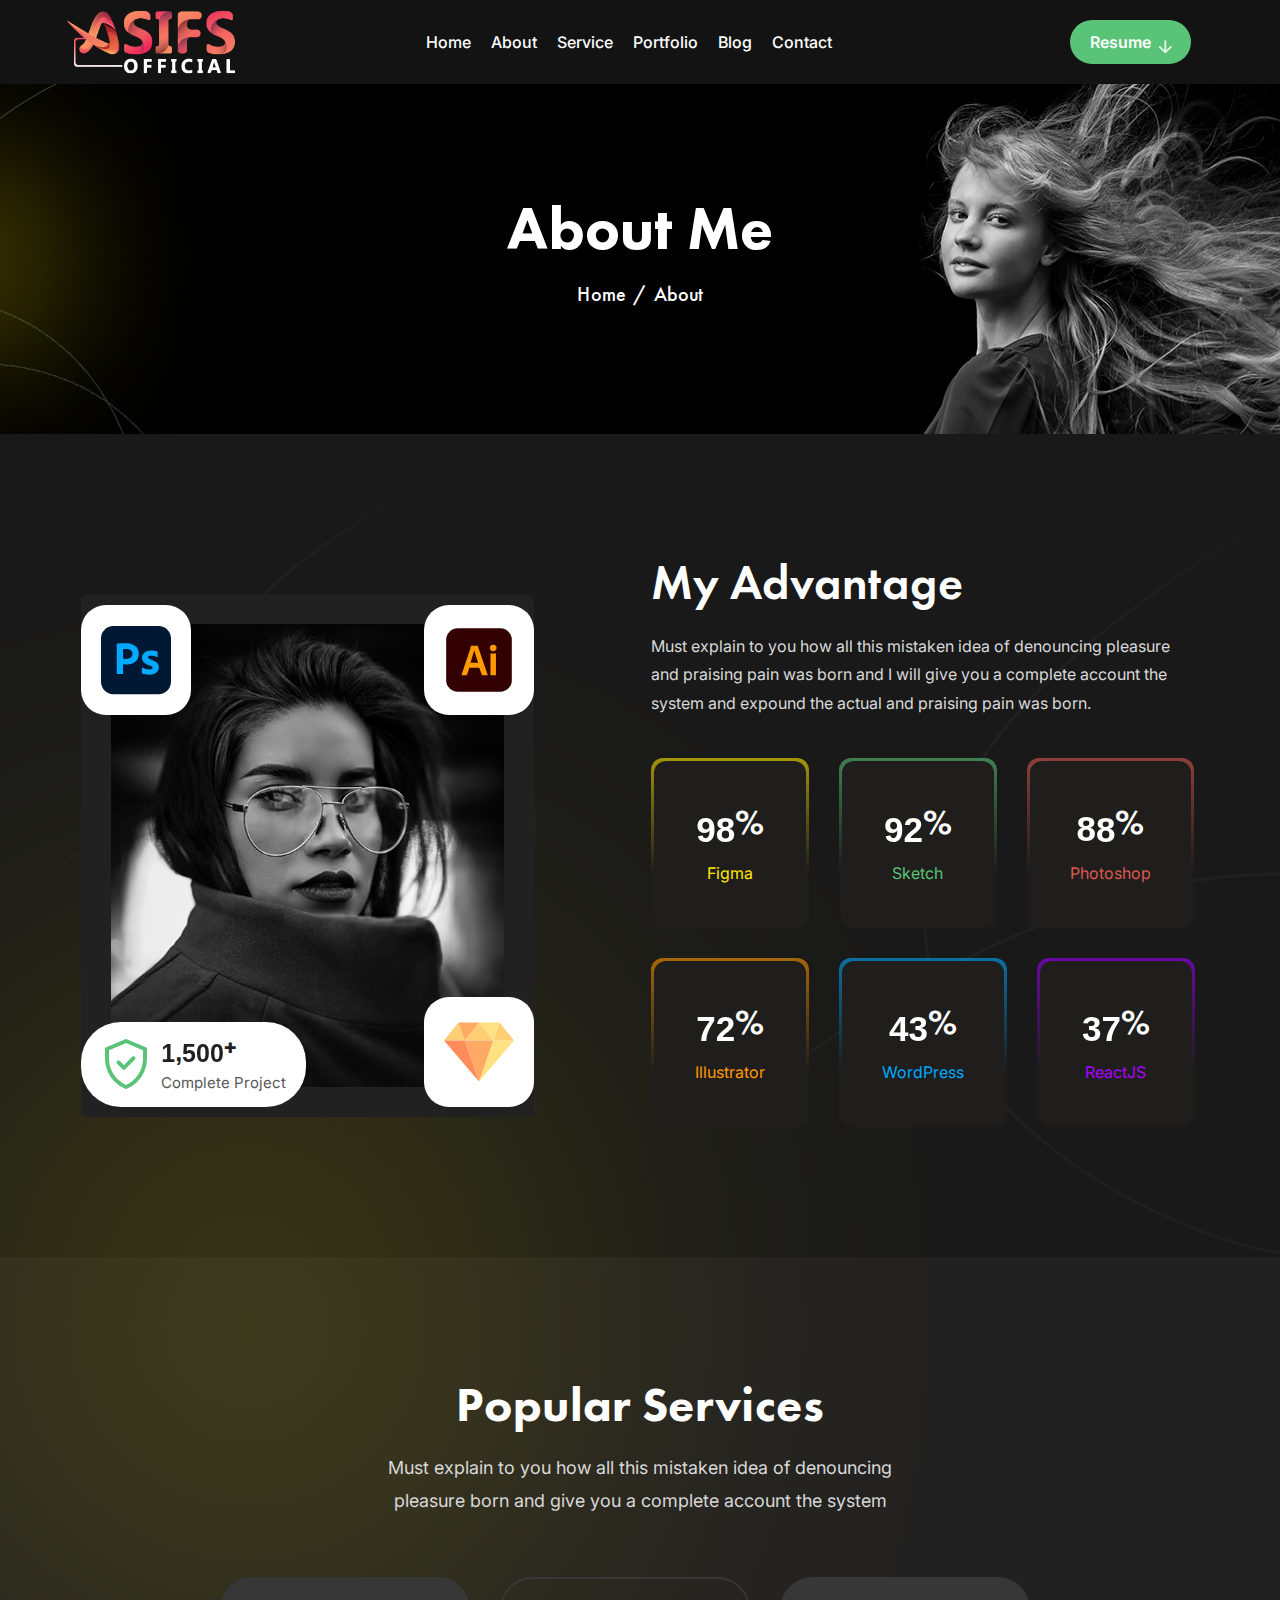
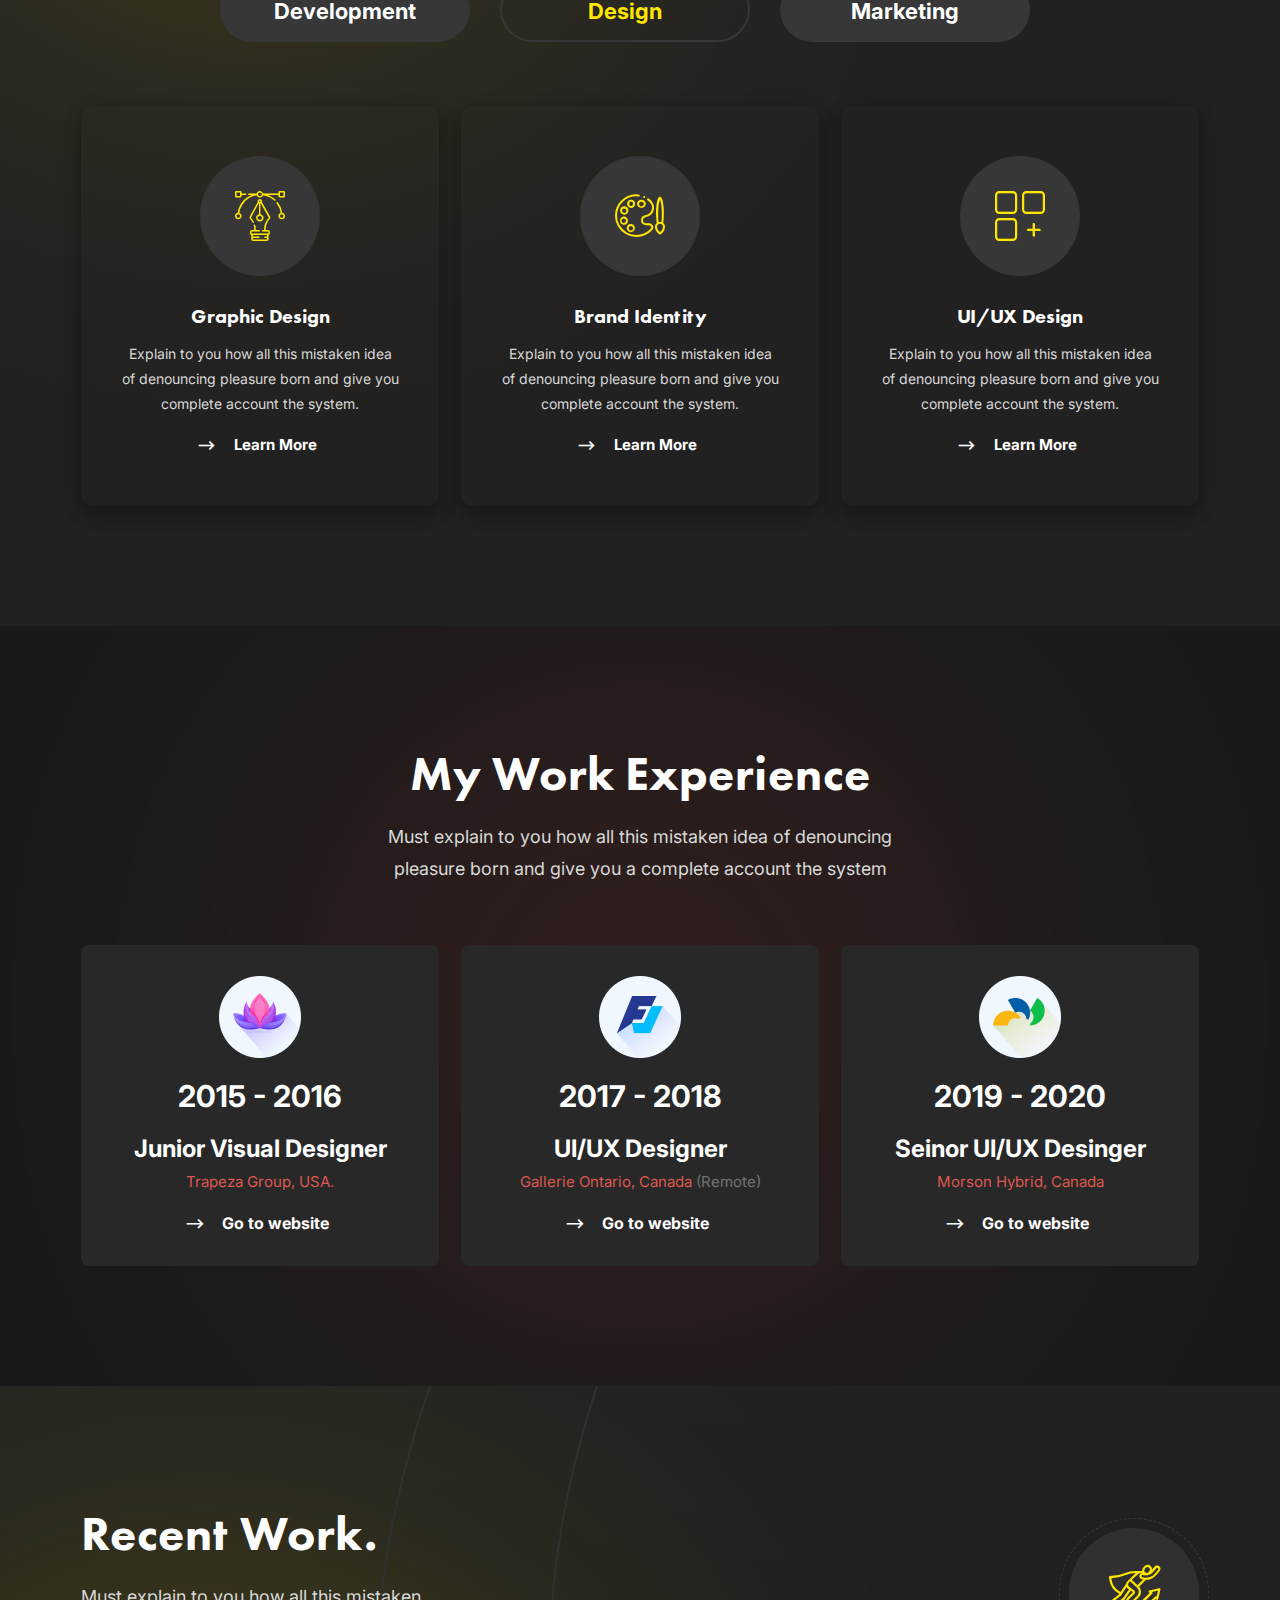
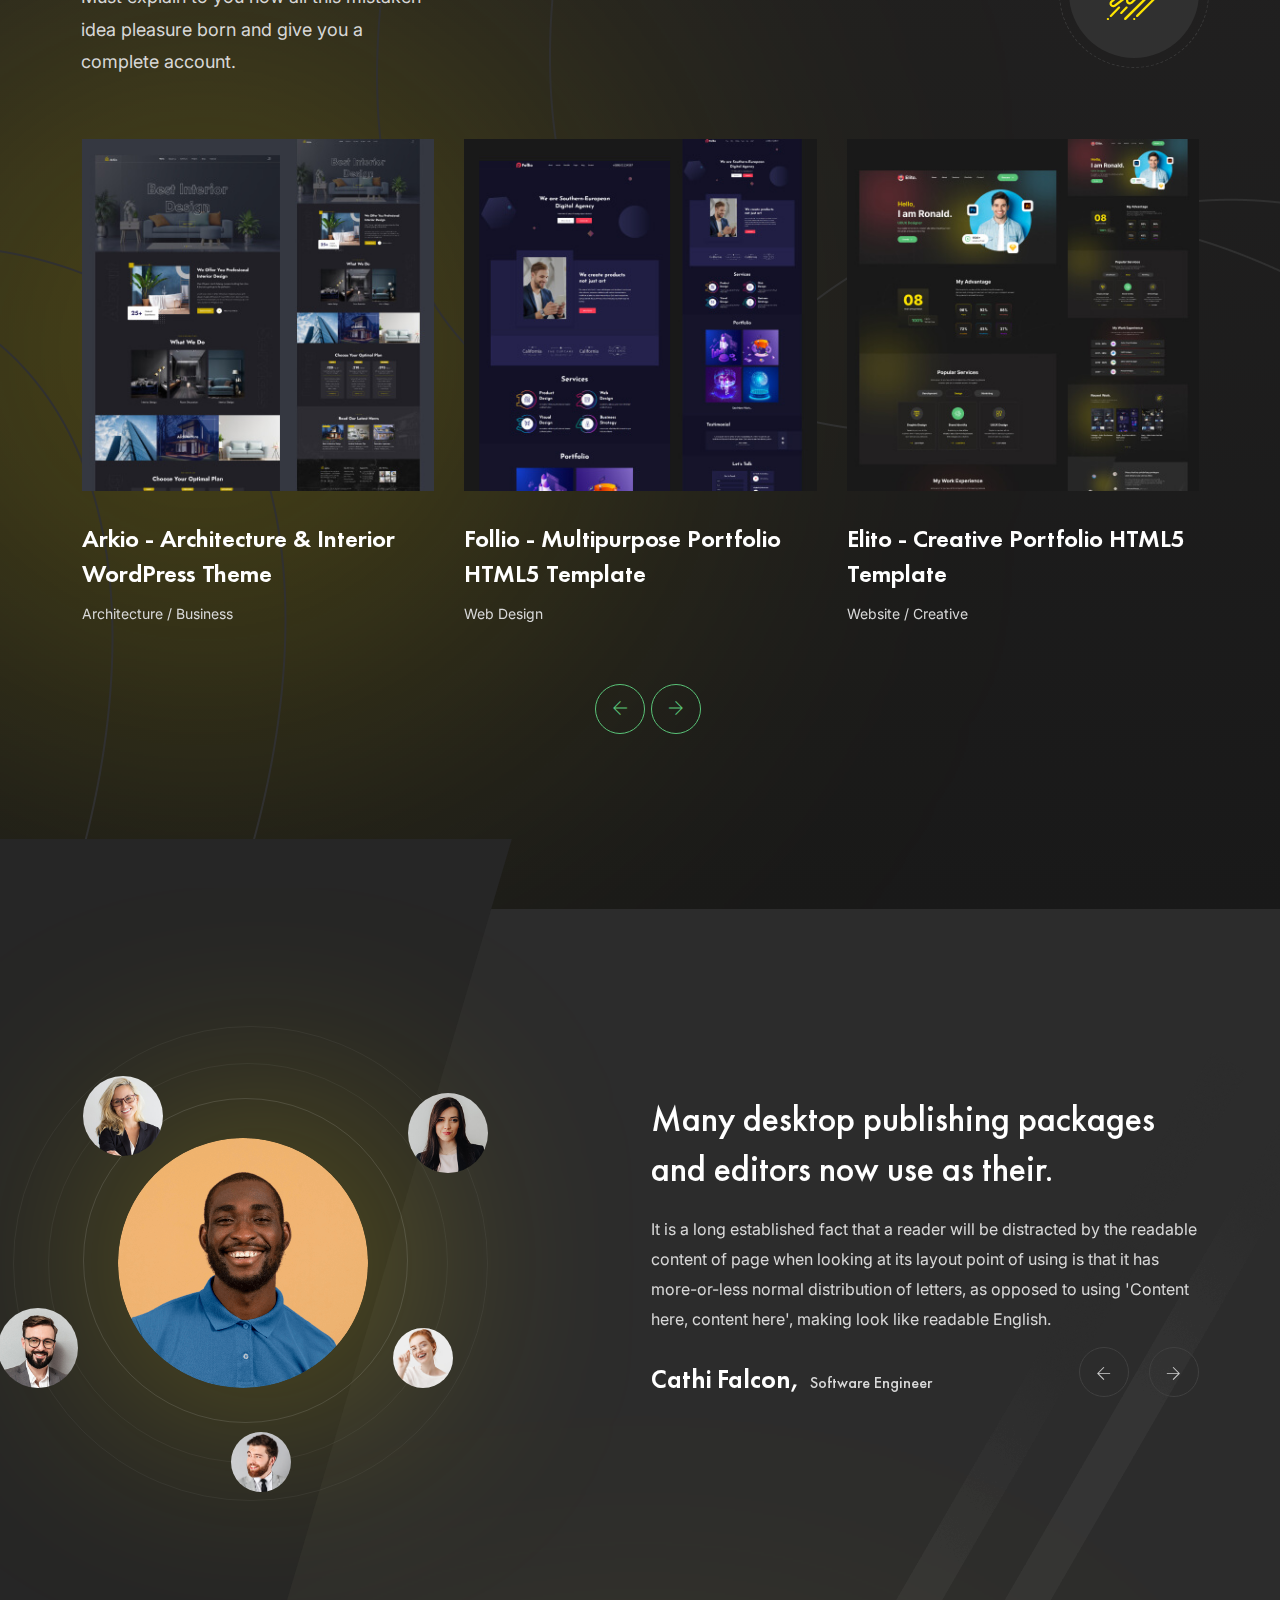
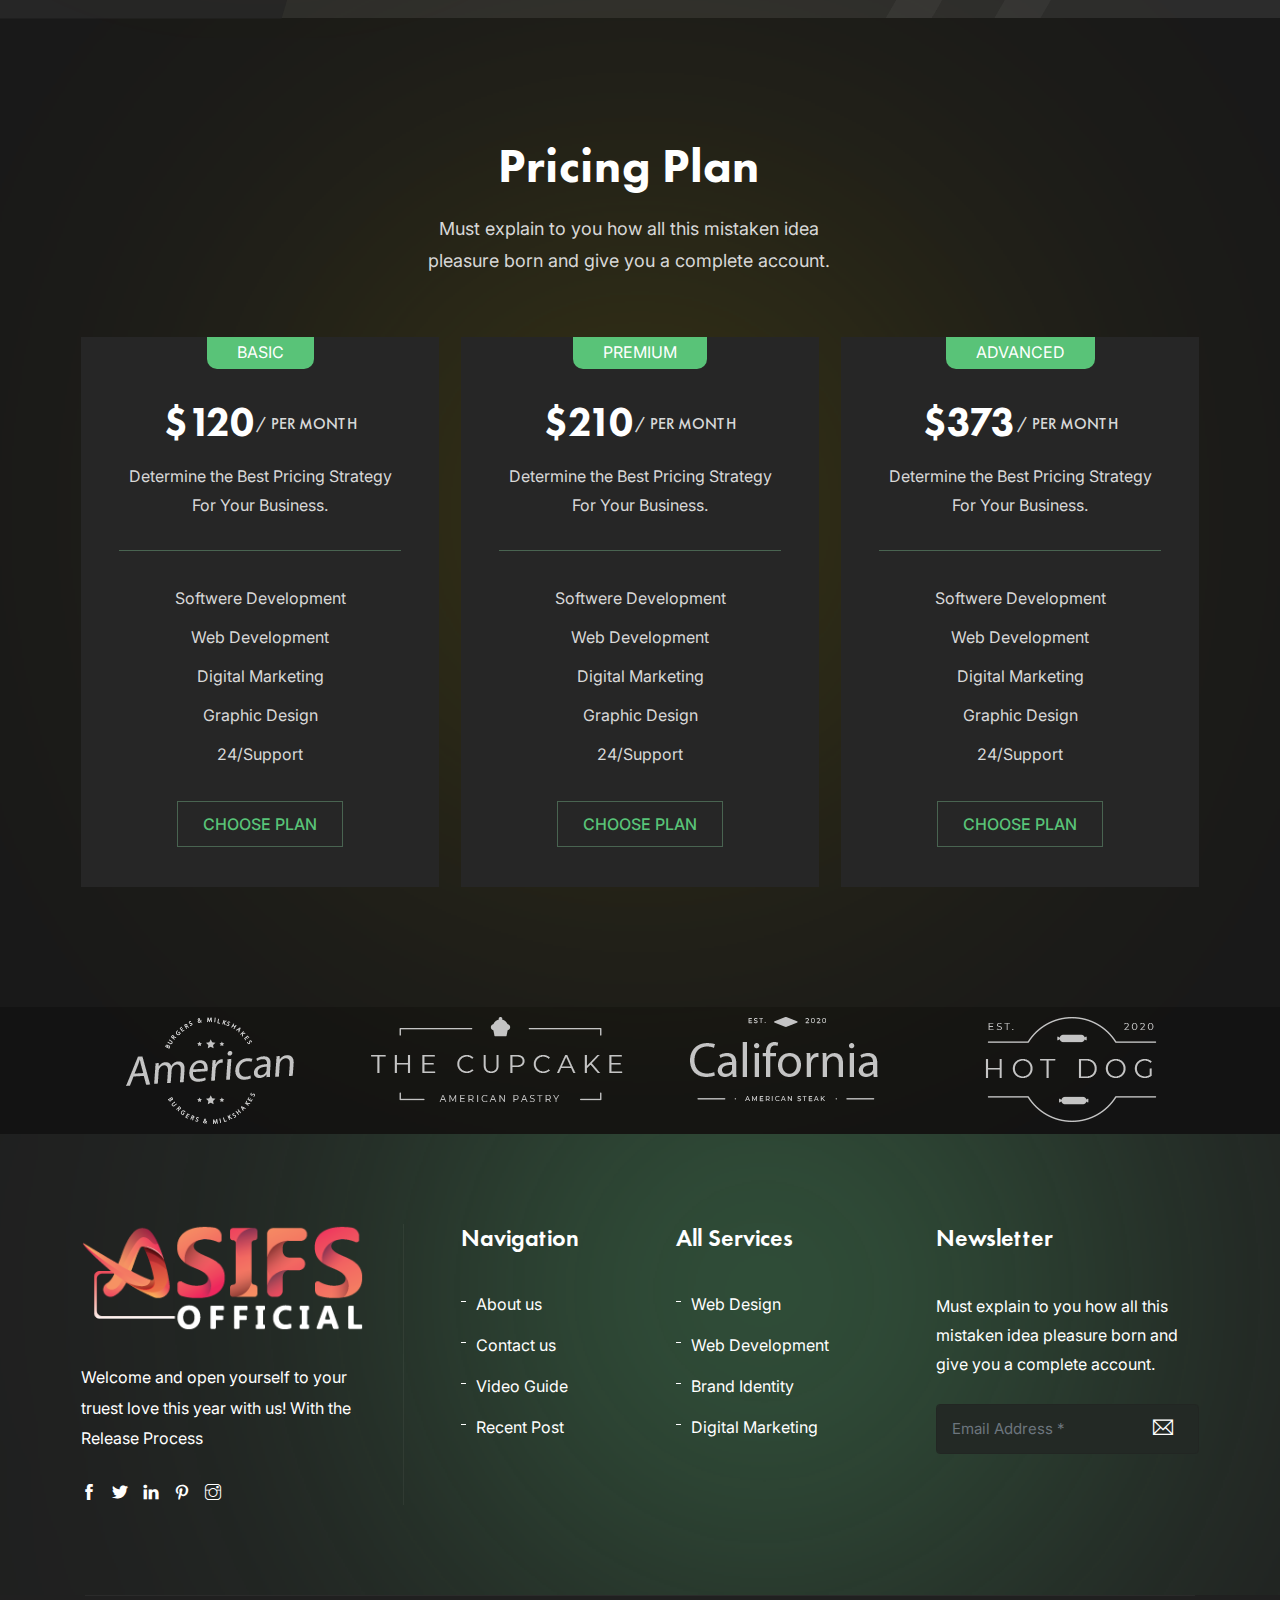
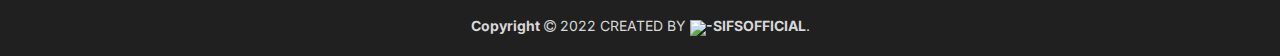
==== commit 495be3a2: "Add files via upload" ====
--- a/about.html
+++ b/about.html
@@ -1,15 +1,12 @@
 <!DOCTYPE html>
 <html lang="en">
-
-
-<!-- Mirrored from wpocean.com/html/tf/elito-live/about.html by HTTrack Website Copier/3.x [XR&CO'2014], Tue, 09 Aug 2022 11:38:55 GMT -->
 <head>
     <meta charset="utf-8">
     <meta http-equiv="X-UA-Compatible" content="IE=edge">
     <meta name="viewport" content="width=device-width, initial-scale=1">
     <meta name="author" content="wpOceans">
     <link rel="shortcut icon" type="image/png" href="assets/images/favicon.png">
-    <title> Elito - Creative Portfolio HTML5 Template</title>
+    <title> >ASIF - Professional Web Design & Developer</title>
     <link href="assets/css/themify-icons.css" rel="stylesheet">
     <link href="assets/css/font-awesome.min.css" rel="stylesheet">
     <link href="assets/css/flaticon.css" rel="stylesheet">
@@ -860,11 +857,11 @@
                                     Process</p>
                                 <div class="social-icons">
                                     <ul>
-                                        <li><a href="#"><i class="ti-facebook"></i></a></li>
-                                        <li><a href="#"><i class="ti-twitter-alt"></i></a></li>
-                                        <li><a href="#"><i class="ti-linkedin"></i></a></li>
-                                        <li><a href="#"><i class="ti-pinterest"></i></a></li>
-                                        <li><a href="#"><i class="ti-vimeo-alt"></i></a></li>
+                                        <li><a href="https://web.facebook.com/asifsofficial"><i class="ti-facebook"></i></a></li>
+                                        <li><a href="https://twitter.com/asifsofficial"><i class="ti-twitter-alt"></i></a></li>
+                                        <li><a href="https://www.linkedin.com/in/asifsofficial"><i class="ti-linkedin"></i></a></li>
+                                        <li><a href="https://www.pinterest.com/asifsofficial"><i class="ti-pinterest"></i></a></li>
+                                        <li><a href="https://www.instagram.com/asifsofficial"><i class="ti-instagram"></i></a></li>
                                     </ul>
                                 </div>
                             </div>
@@ -955,7 +952,4 @@
     <!-- Custom script for this template -->
     <script src="assets/js/script.js"></script>
 </body>
-
-
-<!-- Mirrored from wpocean.com/html/tf/elito-live/about.html by HTTrack Website Copier/3.x [XR&CO'2014], Tue, 09 Aug 2022 11:38:56 GMT -->
 </html>--- a/assets/css/themify-icons.css
+++ b/assets/css/themify-icons.css
@@ -0,0 +1,1081 @@
+@font-face {
+	font-family: 'themify';
+	src:url('../fonts/themify9f24.eot?-fvbane');
+	src:url('../fonts/themifyd41d.eot?#iefix-fvbane') format('embedded-opentype'),
+		url('../fonts/themify9f24.woff?-fvbane') format('woff'),
+		url('../fonts/themify9f24.ttf?-fvbane') format('truetype'),
+		url('../fonts/themify9f24.svg?-fvbane#themify') format('svg');
+	font-weight: normal;
+	font-style: normal;
+}
+
+[class^="ti-"], [class*=" ti-"] {
+	font-family: 'themify';
+	speak: none;
+	font-style: normal;
+	font-weight: normal;
+	font-variant: normal;
+	text-transform: none;
+	line-height: 1;
+
+	/* Better Font Rendering =========== */
+	-webkit-font-smoothing: antialiased;
+	-moz-osx-font-smoothing: grayscale;
+}
+
+.ti-wand:before {
+	content: "\e600";
+}
+.ti-volume:before {
+	content: "\e601";
+}
+.ti-user:before {
+	content: "\e602";
+}
+.ti-unlock:before {
+	content: "\e603";
+}
+.ti-unlink:before {
+	content: "\e604";
+}
+.ti-trash:before {
+	content: "\e605";
+}
+.ti-thought:before {
+	content: "\e606";
+}
+.ti-target:before {
+	content: "\e607";
+}
+.ti-tag:before {
+	content: "\e608";
+}
+.ti-tablet:before {
+	content: "\e609";
+}
+.ti-star:before {
+	content: "\e60a";
+}
+.ti-spray:before {
+	content: "\e60b";
+}
+.ti-signal:before {
+	content: "\e60c";
+}
+.ti-shopping-cart:before {
+	content: "\e60d";
+}
+.ti-shopping-cart-full:before {
+	content: "\e60e";
+}
+.ti-settings:before {
+	content: "\e60f";
+}
+.ti-search:before {
+	content: "\e610";
+}
+.ti-zoom-in:before {
+	content: "\e611";
+}
+.ti-zoom-out:before {
+	content: "\e612";
+}
+.ti-cut:before {
+	content: "\e613";
+}
+.ti-ruler:before {
+	content: "\e614";
+}
+.ti-ruler-pencil:before {
+	content: "\e615";
+}
+.ti-ruler-alt:before {
+	content: "\e616";
+}
+.ti-bookmark:before {
+	content: "\e617";
+}
+.ti-bookmark-alt:before {
+	content: "\e618";
+}
+.ti-reload:before {
+	content: "\e619";
+}
+.ti-plus:before {
+	content: "\e61a";
+}
+.ti-pin:before {
+	content: "\e61b";
+}
+.ti-pencil:before {
+	content: "\e61c";
+}
+.ti-pencil-alt:before {
+	content: "\e61d";
+}
+.ti-paint-roller:before {
+	content: "\e61e";
+}
+.ti-paint-bucket:before {
+	content: "\e61f";
+}
+.ti-na:before {
+	content: "\e620";
+}
+.ti-mobile:before {
+	content: "\e621";
+}
+.ti-minus:before {
+	content: "\e622";
+}
+.ti-medall:before {
+	content: "\e623";
+}
+.ti-medall-alt:before {
+	content: "\e624";
+}
+.ti-marker:before {
+	content: "\e625";
+}
+.ti-marker-alt:before {
+	content: "\e626";
+}
+.ti-arrow-up:before {
+	content: "\e627";
+}
+.ti-arrow-right:before {
+	content: "\e628";
+}
+.ti-arrow-left:before {
+	content: "\e629";
+}
+.ti-arrow-down:before {
+	content: "\e62a";
+}
+.ti-lock:before {
+	content: "\e62b";
+}
+.ti-location-arrow:before {
+	content: "\e62c";
+}
+.ti-link:before {
+	content: "\e62d";
+}
+.ti-layout:before {
+	content: "\e62e";
+}
+.ti-layers:before {
+	content: "\e62f";
+}
+.ti-layers-alt:before {
+	content: "\e630";
+}
+.ti-key:before {
+	content: "\e631";
+}
+.ti-import:before {
+	content: "\e632";
+}
+.ti-image:before {
+	content: "\e633";
+}
+.ti-heart:before {
+	content: "\e634";
+}
+.ti-heart-broken:before {
+	content: "\e635";
+}
+.ti-hand-stop:before {
+	content: "\e636";
+}
+.ti-hand-open:before {
+	content: "\e637";
+}
+.ti-hand-drag:before {
+	content: "\e638";
+}
+.ti-folder:before {
+	content: "\e639";
+}
+.ti-flag:before {
+	content: "\e63a";
+}
+.ti-flag-alt:before {
+	content: "\e63b";
+}
+.ti-flag-alt-2:before {
+	content: "\e63c";
+}
+.ti-eye:before {
+	content: "\e63d";
+}
+.ti-export:before {
+	content: "\e63e";
+}
+.ti-exchange-vertical:before {
+	content: "\e63f";
+}
+.ti-desktop:before {
+	content: "\e640";
+}
+.ti-cup:before {
+	content: "\e641";
+}
+.ti-crown:before {
+	content: "\e642";
+}
+.ti-comments:before {
+	content: "\e643";
+}
+.ti-comment:before {
+	content: "\e644";
+}
+.ti-comment-alt:before {
+	content: "\e645";
+}
+.ti-close:before {
+	content: "\e646";
+}
+.ti-clip:before {
+	content: "\e647";
+}
+.ti-angle-up:before {
+	content: "\e648";
+}
+.ti-angle-right:before {
+	content: "\e649";
+}
+.ti-angle-left:before {
+	content: "\e64a";
+}
+.ti-angle-down:before {
+	content: "\e64b";
+}
+.ti-check:before {
+	content: "\e64c";
+}
+.ti-check-box:before {
+	content: "\e64d";
+}
+.ti-camera:before {
+	content: "\e64e";
+}
+.ti-announcement:before {
+	content: "\e64f";
+}
+.ti-brush:before {
+	content: "\e650";
+}
+.ti-briefcase:before {
+	content: "\e651";
+}
+.ti-bolt:before {
+	content: "\e652";
+}
+.ti-bolt-alt:before {
+	content: "\e653";
+}
+.ti-blackboard:before {
+	content: "\e654";
+}
+.ti-bag:before {
+	content: "\e655";
+}
+.ti-move:before {
+	content: "\e656";
+}
+.ti-arrows-vertical:before {
+	content: "\e657";
+}
+.ti-arrows-horizontal:before {
+	content: "\e658";
+}
+.ti-fullscreen:before {
+	content: "\e659";
+}
+.ti-arrow-top-right:before {
+	content: "\e65a";
+}
+.ti-arrow-top-left:before {
+	content: "\e65b";
+}
+.ti-arrow-circle-up:before {
+	content: "\e65c";
+}
+.ti-arrow-circle-right:before {
+	content: "\e65d";
+}
+.ti-arrow-circle-left:before {
+	content: "\e65e";
+}
+.ti-arrow-circle-down:before {
+	content: "\e65f";
+}
+.ti-angle-double-up:before {
+	content: "\e660";
+}
+.ti-angle-double-right:before {
+	content: "\e661";
+}
+.ti-angle-double-left:before {
+	content: "\e662";
+}
+.ti-angle-double-down:before {
+	content: "\e663";
+}
+.ti-zip:before {
+	content: "\e664";
+}
+.ti-world:before {
+	content: "\e665";
+}
+.ti-wheelchair:before {
+	content: "\e666";
+}
+.ti-view-list:before {
+	content: "\e667";
+}
+.ti-view-list-alt:before {
+	content: "\e668";
+}
+.ti-view-grid:before {
+	content: "\e669";
+}
+.ti-uppercase:before {
+	content: "\e66a";
+}
+.ti-upload:before {
+	content: "\e66b";
+}
+.ti-underline:before {
+	content: "\e66c";
+}
+.ti-truck:before {
+	content: "\e66d";
+}
+.ti-timer:before {
+	content: "\e66e";
+}
+.ti-ticket:before {
+	content: "\e66f";
+}
+.ti-thumb-up:before {
+	content: "\e670";
+}
+.ti-thumb-down:before {
+	content: "\e671";
+}
+.ti-text:before {
+	content: "\e672";
+}
+.ti-stats-up:before {
+	content: "\e673";
+}
+.ti-stats-down:before {
+	content: "\e674";
+}
+.ti-split-v:before {
+	content: "\e675";
+}
+.ti-split-h:before {
+	content: "\e676";
+}
+.ti-smallcap:before {
+	content: "\e677";
+}
+.ti-shine:before {
+	content: "\e678";
+}
+.ti-shift-right:before {
+	content: "\e679";
+}
+.ti-shift-left:before {
+	content: "\e67a";
+}
+.ti-shield:before {
+	content: "\e67b";
+}
+.ti-notepad:before {
+	content: "\e67c";
+}
+.ti-server:before {
+	content: "\e67d";
+}
+.ti-quote-right:before {
+	content: "\e67e";
+}
+.ti-quote-left:before {
+	content: "\e67f";
+}
+.ti-pulse:before {
+	content: "\e680";
+}
+.ti-printer:before {
+	content: "\e681";
+}
+.ti-power-off:before {
+	content: "\e682";
+}
+.ti-plug:before {
+	content: "\e683";
+}
+.ti-pie-chart:before {
+	content: "\e684";
+}
+.ti-paragraph:before {
+	content: "\e685";
+}
+.ti-panel:before {
+	content: "\e686";
+}
+.ti-package:before {
+	content: "\e687";
+}
+.ti-music:before {
+	content: "\e688";
+}
+.ti-music-alt:before {
+	content: "\e689";
+}
+.ti-mouse:before {
+	content: "\e68a";
+}
+.ti-mouse-alt:before {
+	content: "\e68b";
+}
+.ti-money:before {
+	content: "\e68c";
+}
+.ti-microphone:before {
+	content: "\e68d";
+}
+.ti-menu:before {
+	content: "\e68e";
+}
+.ti-menu-alt:before {
+	content: "\e68f";
+}
+.ti-map:before {
+	content: "\e690";
+}
+.ti-map-alt:before {
+	content: "\e691";
+}
+.ti-loop:before {
+	content: "\e692";
+}
+.ti-location-pin:before {
+	content: "\e693";
+}
+.ti-list:before {
+	content: "\e694";
+}
+.ti-light-bulb:before {
+	content: "\e695";
+}
+.ti-Italic:before {
+	content: "\e696";
+}
+.ti-info:before {
+	content: "\e697";
+}
+.ti-infinite:before {
+	content: "\e698";
+}
+.ti-id-badge:before {
+	content: "\e699";
+}
+.ti-hummer:before {
+	content: "\e69a";
+}
+.ti-home:before {
+	content: "\e69b";
+}
+.ti-help:before {
+	content: "\e69c";
+}
+.ti-headphone:before {
+	content: "\e69d";
+}
+.ti-harddrives:before {
+	content: "\e69e";
+}
+.ti-harddrive:before {
+	content: "\e69f";
+}
+.ti-gift:before {
+	content: "\e6a0";
+}
+.ti-game:before {
+	content: "\e6a1";
+}
+.ti-filter:before {
+	content: "\e6a2";
+}
+.ti-files:before {
+	content: "\e6a3";
+}
+.ti-file:before {
+	content: "\e6a4";
+}
+.ti-eraser:before {
+	content: "\e6a5";
+}
+.ti-envelope:before {
+	content: "\e6a6";
+}
+.ti-download:before {
+	content: "\e6a7";
+}
+.ti-direction:before {
+	content: "\e6a8";
+}
+.ti-direction-alt:before {
+	content: "\e6a9";
+}
+.ti-dashboard:before {
+	content: "\e6aa";
+}
+.ti-control-stop:before {
+	content: "\e6ab";
+}
+.ti-control-shuffle:before {
+	content: "\e6ac";
+}
+.ti-control-play:before {
+	content: "\e6ad";
+}
+.ti-control-pause:before {
+	content: "\e6ae";
+}
+.ti-control-forward:before {
+	content: "\e6af";
+}
+.ti-control-backward:before {
+	content: "\e6b0";
+}
+.ti-cloud:before {
+	content: "\e6b1";
+}
+.ti-cloud-up:before {
+	content: "\e6b2";
+}
+.ti-cloud-down:before {
+	content: "\e6b3";
+}
+.ti-clipboard:before {
+	content: "\e6b4";
+}
+.ti-car:before {
+	content: "\e6b5";
+}
+.ti-calendar:before {
+	content: "\e6b6";
+}
+.ti-book:before {
+	content: "\e6b7";
+}
+.ti-bell:before {
+	content: "\e6b8";
+}
+.ti-basketball:before {
+	content: "\e6b9";
+}
+.ti-bar-chart:before {
+	content: "\e6ba";
+}
+.ti-bar-chart-alt:before {
+	content: "\e6bb";
+}
+.ti-back-right:before {
+	content: "\e6bc";
+}
+.ti-back-left:before {
+	content: "\e6bd";
+}
+.ti-arrows-corner:before {
+	content: "\e6be";
+}
+.ti-archive:before {
+	content: "\e6bf";
+}
+.ti-anchor:before {
+	content: "\e6c0";
+}
+.ti-align-right:before {
+	content: "\e6c1";
+}
+.ti-align-left:before {
+	content: "\e6c2";
+}
+.ti-align-justify:before {
+	content: "\e6c3";
+}
+.ti-align-center:before {
+	content: "\e6c4";
+}
+.ti-alert:before {
+	content: "\e6c5";
+}
+.ti-alarm-clock:before {
+	content: "\e6c6";
+}
+.ti-agenda:before {
+	content: "\e6c7";
+}
+.ti-write:before {
+	content: "\e6c8";
+}
+.ti-window:before {
+	content: "\e6c9";
+}
+.ti-widgetized:before {
+	content: "\e6ca";
+}
+.ti-widget:before {
+	content: "\e6cb";
+}
+.ti-widget-alt:before {
+	content: "\e6cc";
+}
+.ti-wallet:before {
+	content: "\e6cd";
+}
+.ti-video-clapper:before {
+	content: "\e6ce";
+}
+.ti-video-camera:before {
+	content: "\e6cf";
+}
+.ti-vector:before {
+	content: "\e6d0";
+}
+.ti-themify-logo:before {
+	content: "\e6d1";
+}
+.ti-themify-favicon:before {
+	content: "\e6d2";
+}
+.ti-themify-favicon-alt:before {
+	content: "\e6d3";
+}
+.ti-support:before {
+	content: "\e6d4";
+}
+.ti-stamp:before {
+	content: "\e6d5";
+}
+.ti-split-v-alt:before {
+	content: "\e6d6";
+}
+.ti-slice:before {
+	content: "\e6d7";
+}
+.ti-shortcode:before {
+	content: "\e6d8";
+}
+.ti-shift-right-alt:before {
+	content: "\e6d9";
+}
+.ti-shift-left-alt:before {
+	content: "\e6da";
+}
+.ti-ruler-alt-2:before {
+	content: "\e6db";
+}
+.ti-receipt:before {
+	content: "\e6dc";
+}
+.ti-pin2:before {
+	content: "\e6dd";
+}
+.ti-pin-alt:before {
+	content: "\e6de";
+}
+.ti-pencil-alt2:before {
+	content: "\e6df";
+}
+.ti-palette:before {
+	content: "\e6e0";
+}
+.ti-more:before {
+	content: "\e6e1";
+}
+.ti-more-alt:before {
+	content: "\e6e2";
+}
+.ti-microphone-alt:before {
+	content: "\e6e3";
+}
+.ti-magnet:before {
+	content: "\e6e4";
+}
+.ti-line-double:before {
+	content: "\e6e5";
+}
+.ti-line-dotted:before {
+	content: "\e6e6";
+}
+.ti-line-dashed:before {
+	content: "\e6e7";
+}
+.ti-layout-width-full:before {
+	content: "\e6e8";
+}
+.ti-layout-width-default:before {
+	content: "\e6e9";
+}
+.ti-layout-width-default-alt:before {
+	content: "\e6ea";
+}
+.ti-layout-tab:before {
+	content: "\e6eb";
+}
+.ti-layout-tab-window:before {
+	content: "\e6ec";
+}
+.ti-layout-tab-v:before {
+	content: "\e6ed";
+}
+.ti-layout-tab-min:before {
+	content: "\e6ee";
+}
+.ti-layout-slider:before {
+	content: "\e6ef";
+}
+.ti-layout-slider-alt:before {
+	content: "\e6f0";
+}
+.ti-layout-sidebar-right:before {
+	content: "\e6f1";
+}
+.ti-layout-sidebar-none:before {
+	content: "\e6f2";
+}
+.ti-layout-sidebar-left:before {
+	content: "\e6f3";
+}
+.ti-layout-placeholder:before {
+	content: "\e6f4";
+}
+.ti-layout-menu:before {
+	content: "\e6f5";
+}
+.ti-layout-menu-v:before {
+	content: "\e6f6";
+}
+.ti-layout-menu-separated:before {
+	content: "\e6f7";
+}
+.ti-layout-menu-full:before {
+	content: "\e6f8";
+}
+.ti-layout-media-right-alt:before {
+	content: "\e6f9";
+}
+.ti-layout-media-right:before {
+	content: "\e6fa";
+}
+.ti-layout-media-overlay:before {
+	content: "\e6fb";
+}
+.ti-layout-media-overlay-alt:before {
+	content: "\e6fc";
+}
+.ti-layout-media-overlay-alt-2:before {
+	content: "\e6fd";
+}
+.ti-layout-media-left-alt:before {
+	content: "\e6fe";
+}
+.ti-layout-media-left:before {
+	content: "\e6ff";
+}
+.ti-layout-media-center-alt:before {
+	content: "\e700";
+}
+.ti-layout-media-center:before {
+	content: "\e701";
+}
+.ti-layout-list-thumb:before {
+	content: "\e702";
+}
+.ti-layout-list-thumb-alt:before {
+	content: "\e703";
+}
+.ti-layout-list-post:before {
+	content: "\e704";
+}
+.ti-layout-list-large-image:before {
+	content: "\e705";
+}
+.ti-layout-line-solid:before {
+	content: "\e706";
+}
+.ti-layout-grid4:before {
+	content: "\e707";
+}
+.ti-layout-grid3:before {
+	content: "\e708";
+}
+.ti-layout-grid2:before {
+	content: "\e709";
+}
+.ti-layout-grid2-thumb:before {
+	content: "\e70a";
+}
+.ti-layout-cta-right:before {
+	content: "\e70b";
+}
+.ti-layout-cta-left:before {
+	content: "\e70c";
+}
+.ti-layout-cta-center:before {
+	content: "\e70d";
+}
+.ti-layout-cta-btn-right:before {
+	content: "\e70e";
+}
+.ti-layout-cta-btn-left:before {
+	content: "\e70f";
+}
+.ti-layout-column4:before {
+	content: "\e710";
+}
+.ti-layout-column3:before {
+	content: "\e711";
+}
+.ti-layout-column2:before {
+	content: "\e712";
+}
+.ti-layout-accordion-separated:before {
+	content: "\e713";
+}
+.ti-layout-accordion-merged:before {
+	content: "\e714";
+}
+.ti-layout-accordion-list:before {
+	content: "\e715";
+}
+.ti-ink-pen:before {
+	content: "\e716";
+}
+.ti-info-alt:before {
+	content: "\e717";
+}
+.ti-help-alt:before {
+	content: "\e718";
+}
+.ti-headphone-alt:before {
+	content: "\e719";
+}
+.ti-hand-point-up:before {
+	content: "\e71a";
+}
+.ti-hand-point-right:before {
+	content: "\e71b";
+}
+.ti-hand-point-left:before {
+	content: "\e71c";
+}
+.ti-hand-point-down:before {
+	content: "\e71d";
+}
+.ti-gallery:before {
+	content: "\e71e";
+}
+.ti-face-smile:before {
+	content: "\e71f";
+}
+.ti-face-sad:before {
+	content: "\e720";
+}
+.ti-credit-card:before {
+	content: "\e721";
+}
+.ti-control-skip-forward:before {
+	content: "\e722";
+}
+.ti-control-skip-backward:before {
+	content: "\e723";
+}
+.ti-control-record:before {
+	content: "\e724";
+}
+.ti-control-eject:before {
+	content: "\e725";
+}
+.ti-comments-smiley:before {
+	content: "\e726";
+}
+.ti-brush-alt:before {
+	content: "\e727";
+}
+.ti-youtube:before {
+	content: "\e728";
+}
+.ti-vimeo:before {
+	content: "\e729";
+}
+.ti-twitter:before {
+	content: "\e72a";
+}
+.ti-time:before {
+	content: "\e72b";
+}
+.ti-tumblr:before {
+	content: "\e72c";
+}
+.ti-skype:before {
+	content: "\e72d";
+}
+.ti-share:before {
+	content: "\e72e";
+}
+.ti-share-alt:before {
+	content: "\e72f";
+}
+.ti-rocket:before {
+	content: "\e730";
+}
+.ti-pinterest:before {
+	content: "\e731";
+}
+.ti-new-window:before {
+	content: "\e732";
+}
+.ti-microsoft:before {
+	content: "\e733";
+}
+.ti-list-ol:before {
+	content: "\e734";
+}
+.ti-linkedin:before {
+	content: "\e735";
+}
+.ti-layout-sidebar-2:before {
+	content: "\e736";
+}
+.ti-layout-grid4-alt:before {
+	content: "\e737";
+}
+.ti-layout-grid3-alt:before {
+	content: "\e738";
+}
+.ti-layout-grid2-alt:before {
+	content: "\e739";
+}
+.ti-layout-column4-alt:before {
+	content: "\e73a";
+}
+.ti-layout-column3-alt:before {
+	content: "\e73b";
+}
+.ti-layout-column2-alt:before {
+	content: "\e73c";
+}
+.ti-instagram:before {
+	content: "\e73d";
+}
+.ti-google:before {
+	content: "\e73e";
+}
+.ti-github:before {
+	content: "\e73f";
+}
+.ti-flickr:before {
+	content: "\e740";
+}
+.ti-facebook:before {
+	content: "\e741";
+}
+.ti-dropbox:before {
+	content: "\e742";
+}
+.ti-dribbble:before {
+	content: "\e743";
+}
+.ti-apple:before {
+	content: "\e744";
+}
+.ti-android:before {
+	content: "\e745";
+}
+.ti-save:before {
+	content: "\e746";
+}
+.ti-save-alt:before {
+	content: "\e747";
+}
+.ti-yahoo:before {
+	content: "\e748";
+}
+.ti-wordpress:before {
+	content: "\e749";
+}
+.ti-vimeo-alt:before {
+	content: "\e74a";
+}
+.ti-twitter-alt:before {
+	content: "\e74b";
+}
+.ti-tumblr-alt:before {
+	content: "\e74c";
+}
+.ti-trello:before {
+	content: "\e74d";
+}
+.ti-stack-overflow:before {
+	content: "\e74e";
+}
+.ti-soundcloud:before {
+	content: "\e74f";
+}
+.ti-sharethis:before {
+	content: "\e750";
+}
+.ti-sharethis-alt:before {
+	content: "\e751";
+}
+.ti-reddit:before {
+	content: "\e752";
+}
+.ti-pinterest-alt:before {
+	content: "\e753";
+}
+.ti-microsoft-alt:before {
+	content: "\e754";
+}
+.ti-linux:before {
+	content: "\e755";
+}
+.ti-jsfiddle:before {
+	content: "\e756";
+}
+.ti-joomla:before {
+	content: "\e757";
+}
+.ti-html5:before {
+	content: "\e758";
+}
+.ti-flickr-alt:before {
+	content: "\e759";
+}
+.ti-email:before {
+	content: "\e75a";
+}
+.ti-drupal:before {
+	content: "\e75b";
+}
+.ti-dropbox-alt:before {
+	content: "\e75c";
+}
+.ti-css3:before {
+	content: "\e75d";
+}
+.ti-rss:before {
+	content: "\e75e";
+}
+.ti-rss-alt:before {
+	content: "\e75f";
+}
--- a/assets/css/flaticon.css
+++ b/assets/css/flaticon.css
@@ -0,0 +1,120 @@
+@font-face {
+    font-family: "flaticon";
+    src: url("../fonts/flaticone679.ttf?7be827e199392bb56ae95dacf43f5036") format("truetype"),
+url("../fonts/flaticone679.woff?7be827e199392bb56ae95dacf43f5036") format("woff"),
+url("../fonts/flaticone679.woff2?7be827e199392bb56ae95dacf43f5036") format("woff2"),
+url("../fonts/flaticone679.eot?7be827e199392bb56ae95dacf43f5036#iefix") format("embedded-opentype"),
+url("../fonts/flaticone679.svg?7be827e199392bb56ae95dacf43f5036#flaticon") format("svg");
+}
+
+i[class^="flaticon-"]:before, i[class*=" flaticon-"]:before {
+    font-family: flaticon !important;
+    font-style: normal;
+    font-weight: normal !important;
+    font-variant: normal;
+    text-transform: none;
+    font-size: 20px;
+    -webkit-font-smoothing: antialiased;
+    -moz-osx-font-smoothing: grayscale;
+}
+
+.flaticon-verified:before {
+    content: "\f101";
+}
+.flaticon-coding:before {
+    content: "\f102";
+}
+.flaticon-app-development:before {
+    content: "\f103";
+}
+.flaticon-smartphone:before {
+    content: "\f104";
+}
+.flaticon-software-developer:before {
+    content: "\f105";
+}
+.flaticon-vector:before {
+    content: "\f106";
+}
+.flaticon-palette:before {
+    content: "\f107";
+}
+.flaticon-add:before {
+    content: "\f108";
+}
+.flaticon-social-media:before {
+    content: "\f109";
+}
+.flaticon-promotion:before {
+    content: "\f10a";
+}
+.flaticon-email-marketing:before {
+    content: "\f10b";
+}
+.flaticon-self-growth:before {
+    content: "\f10c";
+}
+.flaticon-right-arrow:before {
+    content: "\f10d";
+}
+.flaticon-left-arrow:before {
+    content: "\f10e";
+}
+.flaticon-facebook:before {
+    content: "\f10f";
+}
+.flaticon-dribbble:before {
+    content: "\f110";
+}
+.flaticon-twitter:before {
+    content: "\f111";
+}
+.flaticon-linkedin:before {
+    content: "\f112";
+}
+.flaticon-instagram:before {
+    content: "\f113";
+}
+.flaticon-heart:before {
+    content: "\f114";
+}
+.flaticon-telephone:before {
+    content: "\f115";
+}
+.flaticon-phone-call:before {
+    content: "\f116";
+}
+.flaticon-envelope:before {
+    content: "\f117";
+}
+.flaticon-mail:before {
+    content: "\f118";
+}
+.flaticon-location:before {
+    content: "\f119";
+}
+.flaticon-quote:before {
+    content: "\f11a";
+}
+.flaticon-right-quote-sign:before {
+    content: "\f11b";
+}
+.flaticon-left-quote:before {
+    content: "\f11c";
+}
+.flaticon-right-quote:before {
+    content: "\f11d";
+}
+.flaticon-play:before {
+    content: "\f11e";
+}
+.flaticon-play-1:before {
+    content: "\f11f";
+}
+.flaticon-loupe:before {
+    content: "\f120";
+}
+.flaticon-user:before {
+    content: "\f121";
+}
+
